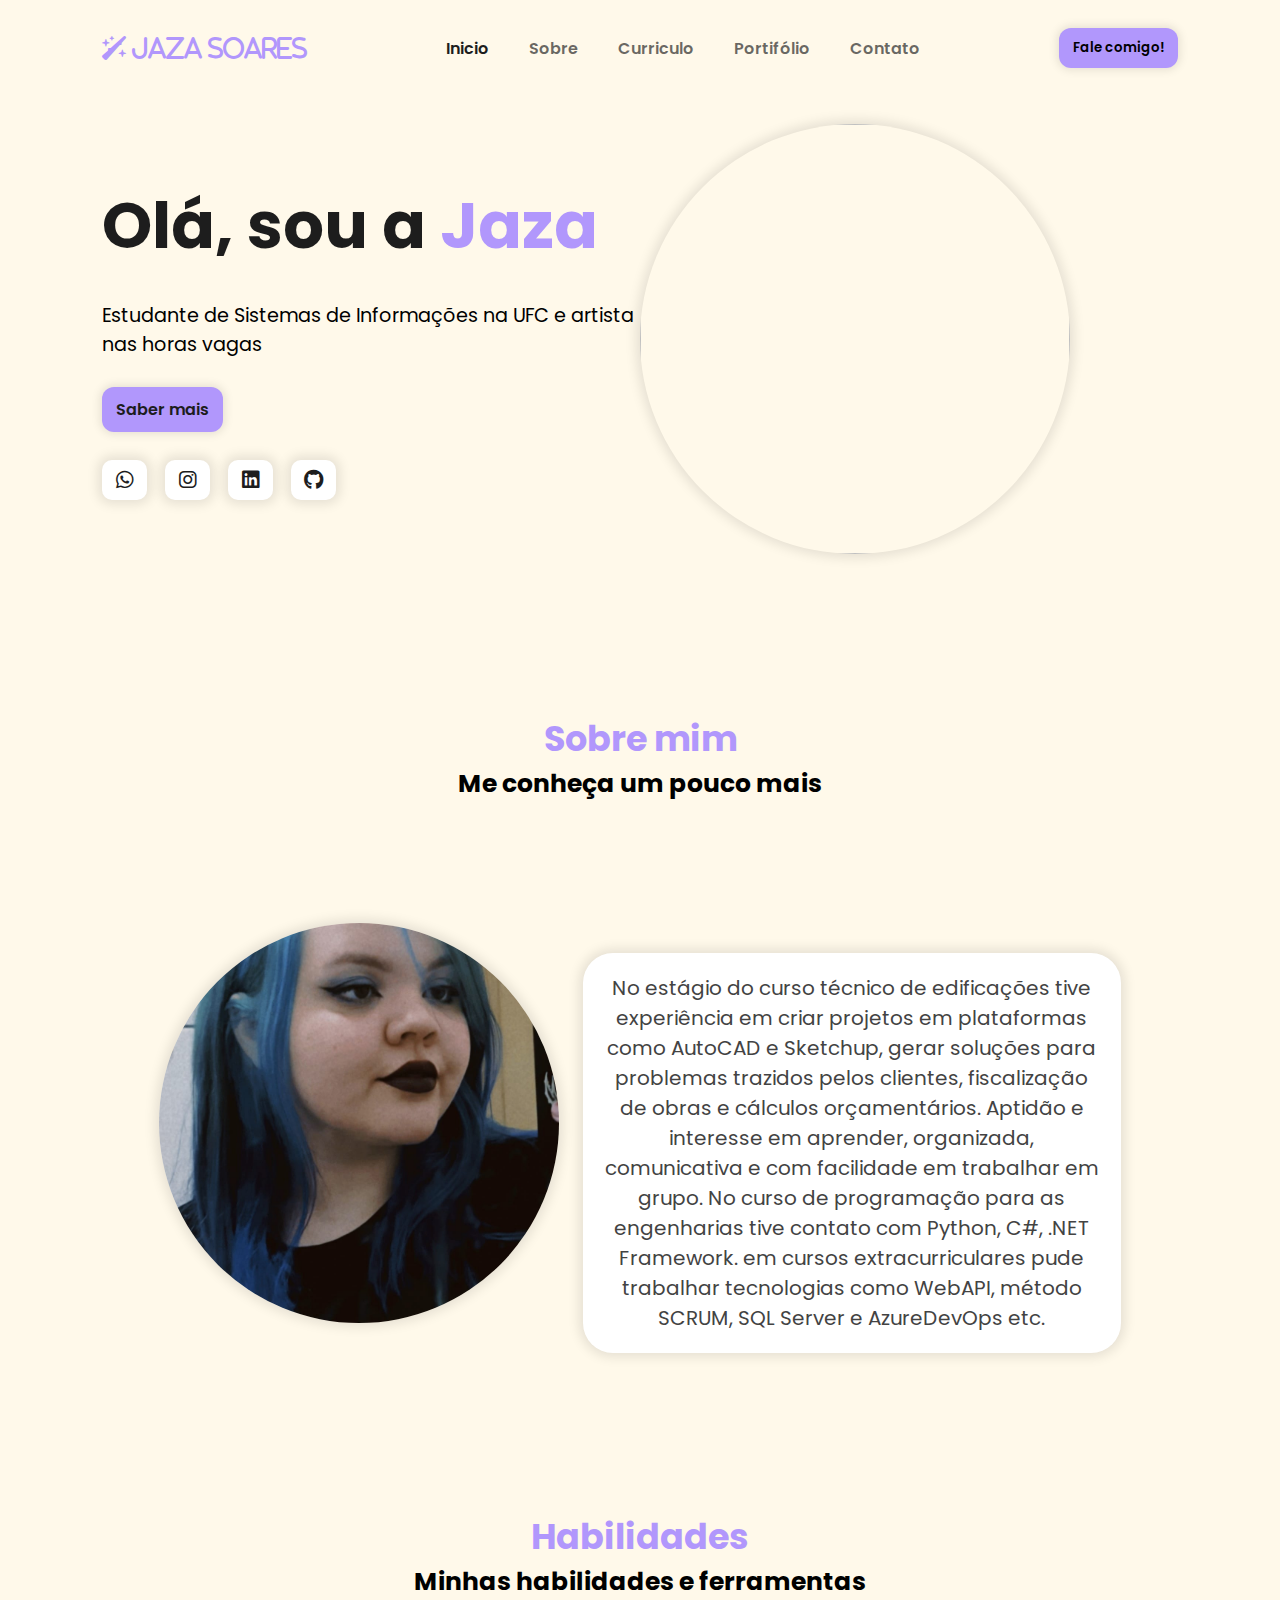
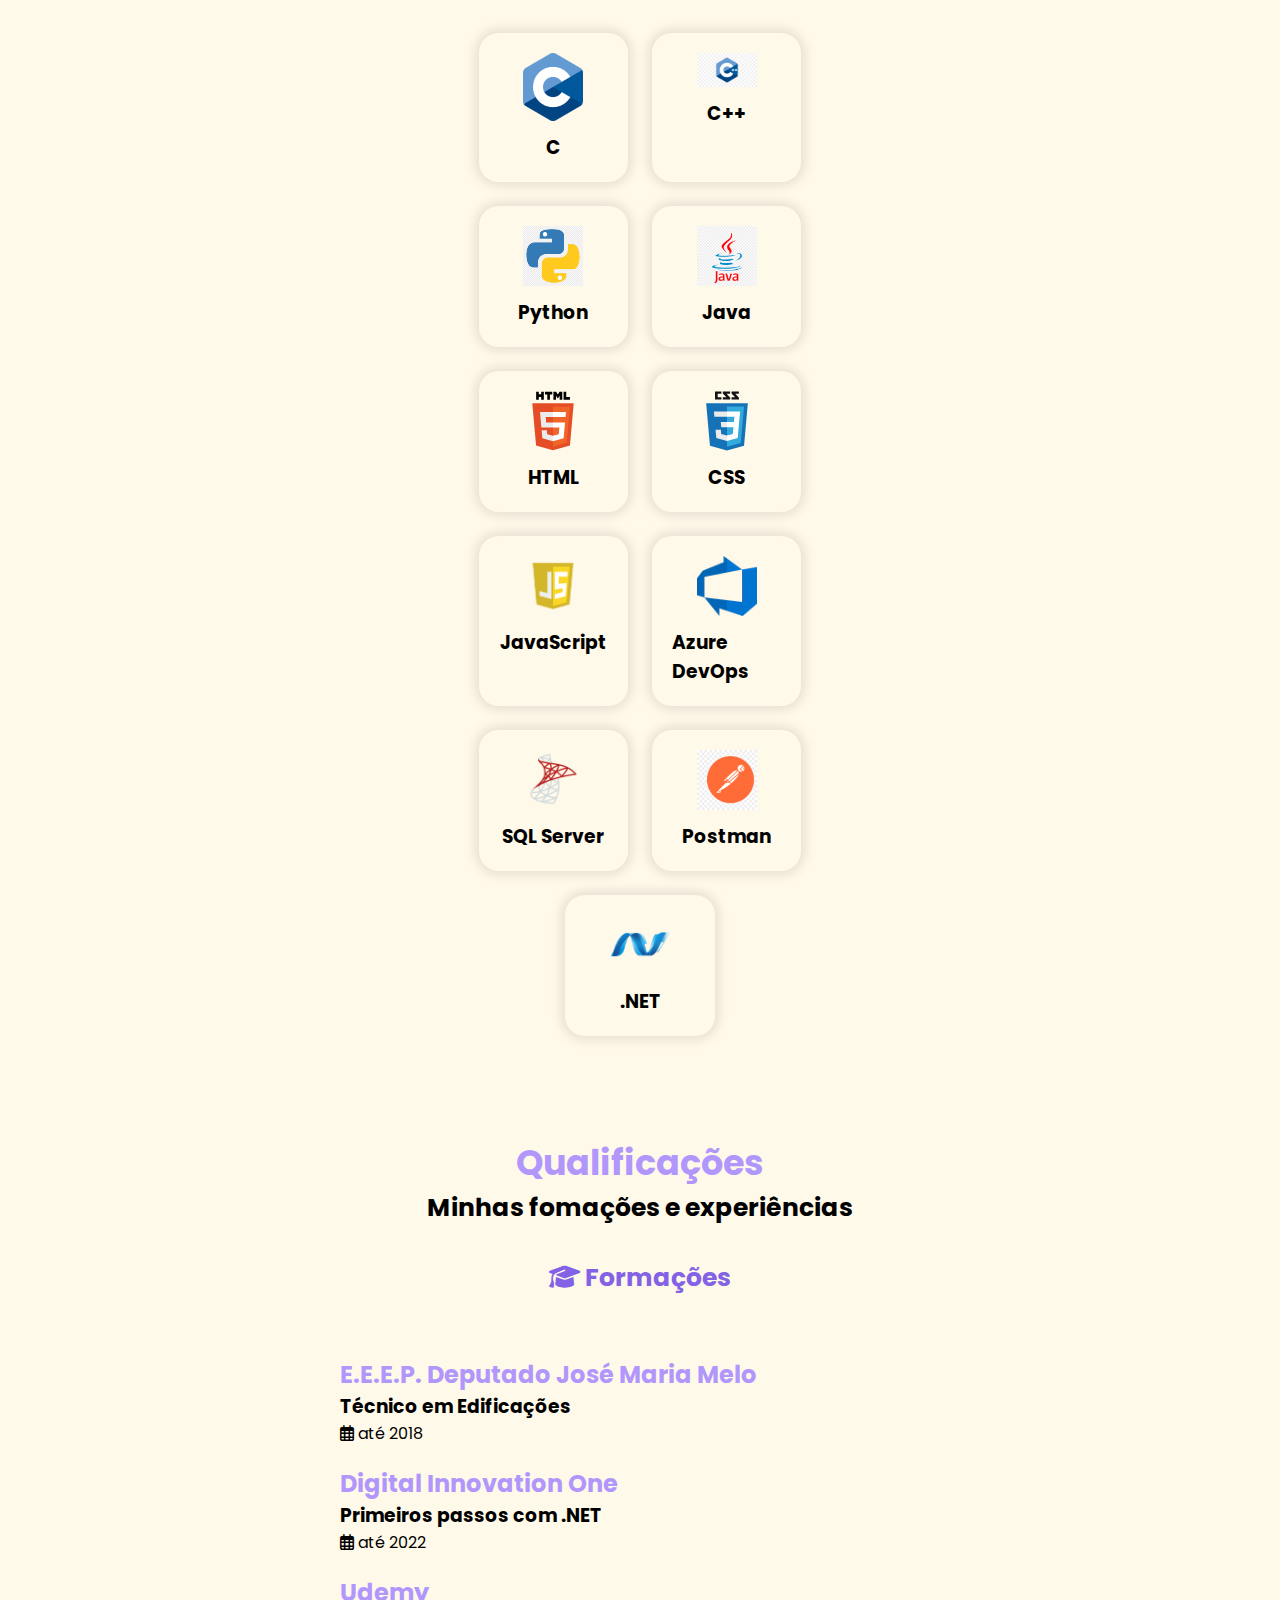
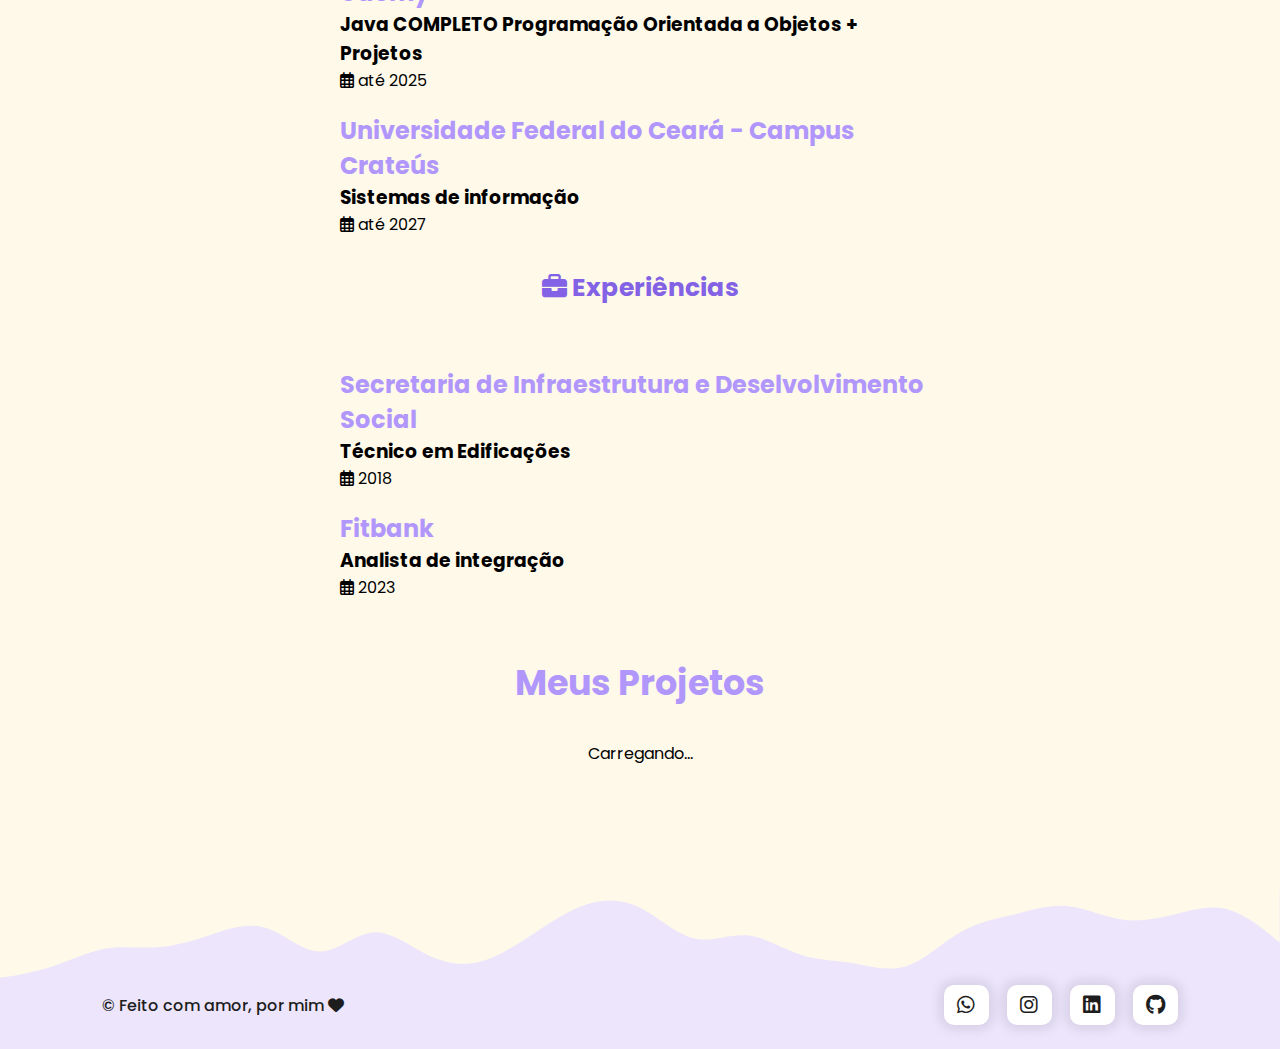
==== index.html @ f8dbc677 "Update index.html" ====
<!DOCTYPE html>
<html lang="pt-br">
<head>
    <meta charset="UTF-8">
    <meta name="viewport" content="width=device-width, initial-scale=1.0">
    <link rel="stylesheet" href="https://cdnjs.cloudflare.com/ajax/libs/font-awesome/6.7.2/css/all.min.css" integrity="sha512-Evv84Mr4kqVGRNSgIGL/F/aIDqQb7xQ2vcrdIwxfjThSH8CSR7PBEakCr51Ck+w+/U6swU2Im1vVX0SVk9ABhg==" crossorigin="anonymous" referrerpolicy="no-referrer" />
    <link rel="stylesheet" href="styles/style.css">
    <link rel="stylesheet" href="styles/header.css">
    <link rel="stylesheet" href="styles/home.css">
    <link rel="stylesheet" href="styles/sobre.css">
    <link rel="stylesheet" href="styles/curriculo.css">
    <link rel="stylesheet" href="styles/qualificações.css">
    <link rel="stylesheet" href="styles/projects.css">
    <link rel="stylesheet" href="styles/footer.css">
    <script src="https://cdnjs.cloudflare.com/ajax/libs/jquery/3.7.1/jquery.min.js" integrity="sha512-v2CJ7UaYy4JwqLDIrZUI/4hqeoQieOmAZNXBeQyjo21dadnwR+8ZaIJVT8EE2iyI61OV8e6M8PP2/4hpQINQ/g==" crossorigin="anonymous" referrerpolicy="no-referrer"></script>
    
    <title>Jaza Soares | Full-Stack Developer</title>
</head>

<body>
    <header>
        <nav id = "navbar">
            <i class="fa-solid fa-wand-sparkles" id="nav_logo"style="color: #B197FC;"> Jaza Soares</i>
            <ul id="nav_lista">
                <li class="nav-item active">
                    <a href="#home">Inicio</a>
                </li>
                <li class="nav-item">
                    <a href="#sobre">Sobre</a>
                </li>
                <li class="nav-item">
                    <a href="#curriculo">Curriculo</a>
                </li>
                <li class="nav-item">
                    <a href="#projects">Portifólio</a>
                </li>
                <li class="nav-item">
                    <a href="#contacts">Contato</a>
                </li>
                
            </ul>

            <button class="btn-default">
                Fale comigo!
            </button>

            <button id="mobile_btn">
                <i class="fa-solid fa-bars"></i>
            </button>
        </nav>
        <div id="mobile_menu">
            <ul id="mobile_nav_lista">
                <li class="nav-item active">
                    <a href="#home">Inicio</a>
                </li>
                <li class="nav-item">
                    <a href="#sobre">Sobre</a>
                </li>
                <li class="nav-item">
                    <a href="#curriculo">Curriculo</a>
                </li>
                <li class="nav-item">
                    <a href="#portifolio">Portifólio</a>
                </li>
                <li class="nav-item">
                    <a href="#contato">Contato</a>
                </li>
            </ul>

            <button class="btn-default">
                Fale comigo!
            </button>

        </div>
    </header> 

    <main id = "content">
        <section id="home">
            

            <div id="cta">
                <h1 class="title">
                    Olá, sou a 
                    <span>Jaza</span>
                </h1>

                <p class="description">
                    Estudante de Sistemas de Informações na UFC e artista nas horas vagas
                </p>

                <div id="cta_buttons">
                    <a href="#contacts" class="btn-default">
                        Saber mais
                    </a>

                </div>
                <div class="social_media_buttons">
                    <a href="">
                        <i class="fa-brands fa-whatsapp"></i>
                    </a>
                    <a href="">
                        <i class="fa-brands fa-instagram"></i>
                    </a>
                    <a href="">
                        <i class="fa-brands fa-linkedin"></i>
                    </a>
                    <a href="">
                        <i class="fa-brands fa-github"></i>
                    </a>
                </div>
            </div>

            <div id="banner">
                <img src="images/IMG_3376.jpg" alt="" width="500" height="500">
                
            </div>
        </section>

        <section id="sobre">
            <h2 class="section-title">Sobre mim</h2>
            <h3 class="section-subtitle"> Me conheça um pouco mais</h3>
           
            <div id="sobre-mim">
                <img class="banner2" src="images/fb5b28eb-c015-43cf-954b-85149985ef6a.jpg" class="eu" width="400" height="400">
                <p id="description">No estágio do curso técnico de edificações tive experiência em criar projetos em plataformas como AutoCAD e Sketchup, gerar soluções para problemas trazidos pelos clientes, fiscalização de obras e cálculos orçamentários. Aptidão e interesse em aprender, organizada, comunicativa e com facilidade em trabalhar em grupo. No curso de programação para as engenharias tive contato com Python, C#, .NET Framework. em cursos extracurriculares pude trabalhar tecnologias como WebAPI, método SCRUM, SQL Server e AzureDevOps etc.</p>
            </div>

        </section>

        <section id="curriculo">
            <h2 class="section-title">Habilidades</h2>
            <h3 class="section-subtitle">Minhas habilidades e ferramentas</h3>
            
            <div id="skills">
                <div id="skill">
                    <img class="img" src="images/C_Logo.png" alt="" width=60px>
                    <h3 class="skill-title">C</h3>                    
                </div>
                <div id="skill">
                    <img class="img" src="images/c-plus-plus.png" alt="" width=60px>
                    <h3 class="skill-title">C++</h3>                   
                </div>
                <div id="skill">
                    <img class="img" src="images/png-transparent-logo-python-logos-and-brands-icon.png" alt="" width=60px>
                    <h3 class="skill-title">Python</h3>                   
                </div>
                <div id="skill">
                    <img class="img" src="images/hd-java-logo-transparent-background-701751694771845zainlxmlfo.png" alt="" width=60px>
                    <h3 class="skill-title">Java</h3>                   
                </div>
                <div id="skill">
                    <img class="img" src="images/html5.svg" alt="" width=60px>
                    <h3 class="skill-title">HTML</h3>                    
                </div>
                <div id="skill">
                    <img class="img" src="images/css3.svg" alt="" width=60px>
                    <h3 class="skill-title">CSS</h3>                   
                </div>
                <div id="skill">
                    <img class="img" src="images/javascript-logo-javascript-icon-transparent-free-png.webp" alt="" width=60px>
                    <h3 class="skill-title">JavaScript</h3>                    
                </div>
                <div id="skill">
                    <img class="img" src="images/3029870.webp" alt="" width=60px>
                    <h3 class="skill-title">Azure DevOps</h3>                   
                </div>
                <div id="skill">
                    <img class="img" src="images/download.png" alt="" width=60px>
                    <h3 class="skill-title">SQL Server</h3>                  
                </div>
                <div id="skill">
                    <img class="img" src="images/png-transparent-postman-hd-logo-thumbnail.png" alt="" width=60px>
                    <h3 class="skill-title">Postman</h3>                    
                </div>
                <div id="skill">
                    <img class="img" src="images/dotnet_logo_icon_170223.webp" alt="" width=60px>
                    <h3 class="skill-title">.NET</h3>                   
                </div>
                
            </div>

            <h2 class="section-title">Qualificações</h2>
            <h3 class="section-subtitle">Minhas fomações e experiências</h3>
           
            <h2 class="div-title">
                <span>
                    <i class="fa-solid fa-graduation-cap"></i>
                </span>
                Formações</h2> 
            <div id="formacoes">
                             
                <ul>
                    <li id="formacao">
                        <h2 class="formacao-local">E.E.E.P. Deputado José Maria Melo</h2>
                        <h3 class="formacao-cargo">Técnico em Edificações</h3>
                        <p class="formacao-ano">
                            <span>
                                <i class="fa-regular fa-calendar-days"></i>
                            </span>
                            até 2018
                        </p>
                    </li>

                    <li id="formacao">
                        <h2 class="formacao-local">Digital Innovation One</h2>
                        <h3 class="formacao-title">Primeiros passos com .NET</h3>
                        <p class="ano">
                            <span>
                                <i class="fa-regular fa-calendar-days"></i>
                            </span>
                            até 2022</p>
                    </li>

                    <li id="formacao">
                        <h2 class="formacao-local">Udemy</h2>
                        <h3 class="formacao-title">Java COMPLETO Programação Orientada a Objetos + Projetos</h3>
                        <p class="ano">
                            <span>
                                <i class="fa-regular fa-calendar-days"></i>
                            </span>
                            até 2025</p>
                    </li>

                    <li id="formacao">
                        <h2 class="formacao-local">Universidade Federal do Ceará - Campus Crateús</h2>
                        <h3 class="formacao-title">Sistemas de informação
                        </h3>
                        <p class="ano">
                            <span>
                                <i class="fa-regular fa-calendar-days"></i>
                            </span>
                            até 2027</p>
                    </li>
                </ul>
            </div>
            <h2 class="div-title">
                <span>
                    <i class="fa-solid fa-briefcase"></i>
                </span>
                Experiências</h2>
            <div id="formacoes">
                <ul>
                    
                    <ul>
                    <li id="formacao">
                        <h2 class="formacao-local">Secretaria de Infraestrutura e Deselvolvimento Social</h2>
                        <h3 class="formacao-cargo">Técnico em Edificações</h3>
                        <p class="formacao-ano">
                            <span>
                                <i class="fa-regular fa-calendar-days"></i>
                            </span>
                            2018</p>
                    </li>

                    <li id="formacao">
                        <h2 class="formacao-local">Fitbank</h2>
                        <h3 class="formacao-title">Analista de integração
                        </h3>
                        <p class="ano">
                            <span>
                                <i class="fa-regular fa-calendar-days"></i>
                            </span>
                            2023</p>
                    </li>
                </ul>
            </div>
                
        </section>


        <section id="projects">
                <h2 class="section-title">Meus Projetos</h2>
                <p id="loading">Carregando...</p>
                <div id="list-projects"></div>
        </section>
        
    </main>

    <footer>
        <img src="/images/wave.svg">

        <div id="footer_items">
            <span id="copyrigth">
                &copy Feito com amor, por mim 
                <i class="fa-solid fa-heart"></i>
            </span>
            <div class="social_media_buttons">
                <a href="">
                    <i class="fa-brands fa-whatsapp"></i>
                </a>
                <a href="https://www.instagram.com/jaza.soares/" title="instagram" target="_blank">
                    <i class="fa-brands fa-instagram"></i>
                </a>
                <a href="https://www.linkedin.com/in/jaza-soares/" title="linkedin" target="_blank">
                    <i class="fa-brands fa-linkedin"></i>
                </a>
                <a href="https://www.linkedin.com/in/jaza-soares/" title="github" target="_blank">
                    <i class="fa-brands fa-github"></i>
                </a>
            </div>
        </div>

    </footer>
    <script src="script.js"></script>
    <script src="repositorioGit.js"></script>
</body>

</html>
---- styles/style.css ----
@import url('https://fonts.googleapis.com/css2?family=Merriweather:ital,wght@0,300;0,400;0,700;0,900;1,300;1,400;1,700;1,900&family=Poppins:ital,wght@0,100;0,200;0,300;0,400;0,500;0,600;0,700;0,800;0,900;1,100;1,200;1,300;1,400;1,500;1,600;1,700;1,800;1,900&family=Sour+Gummy:ital,wght@0,100..900;1,100..900&display=swap');

*{
    font-family: 'Poppins', sans-serif;
    margin: 0;
    padding: 0;
    box-sizing: border-box;   
}

body{
    background-color: #fff9ea ;

}

section{
    padding: 28px 8%;   
}

.btn-default{
    border: none;
    display: flex;
    align-items: center;
    justify-content: center;
    background-color: #B197FC;
    border-radius: 12px;
    padding: 10px 14px;
    font-weight: 600;
    box-shadow: 0px 0px 10px 2px rgba(0, 0, 0, 0.1);
    cursor: pointer;
    transition: background-color .3s ease;
}

.btn-default:hover{
background-color: #c5b2f9 ;
}

.social_media_buttons{
    display: flex;
    gap: 18px;
}

.social_media_buttons a{
    display: flex;
    align-items: center;
    justify-content: center;
    width: 45px;
    height: 40px;
    background-color: #fff;
    font-size: 1.25rem;
    border-radius: 10px;
    text-decoration: none;
    color: #1d1d1d;
    box-shadow: 0px 0px 12px 4px rgba(0, 0, 0, 0.1);
    transition: box-shadow .3s ease;
}

.social_media_buttons a:hover{
    box-shadow: 0px 0px 12px 8px rgba(0, 0, 0, 0.1);
}

.section-title{
    color: #B197FC;
    font-size: 2.1875rem;
}

.section-subtitle{
    font-size: 1.563rem;
}

.div-title{
    color: #8362e5;
    font-size: 1.563rem;
    margin-top: 32px;
}
---- styles/header.css ----
header{
    width: 100%;
    padding: 28px 8%;   
    position: sticky;
    top: 0;
    background-color: #fff9ea ;
    z-index: 3;
}

#navbar{
    width: 100%;
    display: flex;
    align-items: center;
    justify-content: space-between;
}

#nav_logo{
    font-size: 24px;
    color: #B197FC;
}

#nav_lista{
    display: flex;
    list-style: none;
    gap: 40px;
}

.nav-item a {
    text-decoration: none;
    color: #1d1d1dad;
    font-weight: 600;
}

.nav-item.active a{
    color: #1d1d1d;
    border-bottom: #6b52b8;
}

#mobile_btn{
    display: none;
}

#mobile_menu{
    display: none;
}

@media screen and (max-width: 1170px){
    #nav_lista,
    #navbar .btn-default{
        display: none;
    }
    
    #mobile_btn{
        display: block;
        border: none;
        background-color: transparent;
        font-size: 1.5rem;
        cursor: pointer;
    }

    #mobile_menu.active{
        display: flex;
        flex-direction: column;
        align-items: center;
    }

    #mobile_nav_lista{
        display: flex;
        flex-direction: column;
        gap: 12px;
        margin: 12px 0px;
        list-style: none;
    }

    #mobile_nav_lista .nav_item{
        list-style: none;
        text-align: center;
    }
}
---- styles/home.css ----
#home{
    display: flex ;
    min-height: (calc(100vh-92.8px));
    position: relative;
}

#cta{
    width: 50%;
    display: flex;
    flex-direction: column;
    gap: 28px;
    margin-top: 5%;
}

#cta .title{
    font-size: 4rem;
    color: #1d1d1d
}

#cta .title span{
    color: #B197FC;
}

#cta .description{
    font-size: 1.2rem;
}

#cta_buttons{
    display: flex;
    gap: 24px;
}

#cta_buttons a{
    text-decoration: none;
    color: #1d1d1d;
}

#banner{
    display: flex;
    align-items: start;
    justify-content: end;
    width: 40%;
    z-index: 2;
}

#banner img{
    height: 100%;
    width: 100%;
    border-radius: 1000px;
    box-shadow:none;
    object-fit: contain;
    box-shadow: 0px 0px 12px 4px rgba(0, 0, 0, 0.1);

}

@media screen and (max-width: 1170px){
    #home{
        min-height: 100%;
        padding-top: 0px;

    }

    #banner,
    #banner img,
    #home .shape{
        display: none;
    }

    #cta{
        width: 100%;
        align-items: center;
        text-align: center;
    }
}
---- styles/sobre.css ----
#sobre{
    display: flex;
    flex-direction: column;
    align-items: center;
    justify-content: center;
    min-height: 100vh;
}

#sobre-mim{
    width: 100%;
    display: flex;
    justify-content: center;
    gap: 24px;
    margin-top: 50px;

}

#sobre-mim .banner2{
    display: flex;
    margin-top: 70px;   
    box-shadow: 0px 0px 12px 4px rgba(0, 0, 0, 0.1);
    position: relative;
    border-radius: 200px;
}

#description{
    color: #434343;
    text-align: center;
    font-size: 1.25rem;
    display: flex;
    margin-top: 100px;
    gap: 18px;
    width: 50%;
    padding: 20px;
    background-color: #ffffff;
    box-shadow: 0px 0px 12px 4px rgba(0, 0, 0, 0.1);
    position: relative;
    border-radius: 30px;
}

@media screen and (max-width: 1170px){
    #sobre-mim .banner2{
        display: none;
    }

    #description{
        text-align: center;
        display: flex;
    }

}
---- styles/curriculo.css ----
#curriculo{
    display: flex;
    flex-direction: column;
    align-items: center;
    justify-content: center;
    min-height: 100vh;
}

#skills{
    width: 30%;
    height: 20%;
    display: flex;
    justify-content: center;
    gap: 24px;
    margin-top: 32px;
    margin-bottom: 100px;
}

#skill{
    display: flex;
    flex-direction: column;
    align-items: center;
    border-radius: 20px;
    gap: 12px;
    width: 25%;
    padding: 20px;
    box-shadow: 0px 0px 12px 4px rgba(0, 0, 0, 0.1);
}

@media screen and (max-width: 1700px){
    #skills{
        flex-wrap: wrap;
        justify-content: center;
    }

    #skill{
        width: calc(50% - 12px);
    }

}
---- styles/qualificações.css ----
#qualificacoes{
    display: flex;
    flex-direction: column;
    align-items: center;
    justify-content: center;
    min-height: 40vh;
}

#formacoes{
    width: 600px;
    display: flex;
    justify-content: center;
    gap: 24px;
    margin-top: 40px;
}

#formacao{
    list-style: none;
}

#formacao .formacao-local{
    color: #B197FC;
    margin-top: 20px;
}
---- styles/projects.css ----
#projects{
    display: flex;
    flex-direction: column;
    align-items: center;
    justify-content: center;
    gap: 2rem;
}

#list-projects{
    display: flex;
    gap: 2rem;
    flex-wrap: wrap;
    padding: 2rem;
    justify-content: center;
    align-items: center;
}

#list-projects a{
    text-decoration: none;
    color: #1d1d1d ;
}

#list-projects a:hover{
    color: #B197FC;
    transition: .4s;
    cursor: pointer;
}
---- styles/footer.css ----
footer{
    background-color: #ece5fc;
}

#footer_items{
    display: flex;
    justify-content: space-between;
    padding: 0px 8% 24px 8%;
    align-items: center;
}

#copyrigth{
    color: #1d1d1d;
    font-weight: 500;
}
#cta_buttons a{
    text-decoration: none;
    color: #1d1d1d;
}

@media screen and (max-width: 600px){
    #footer_items{
        flex-direction: column;
        gap: 20px;
    }
}
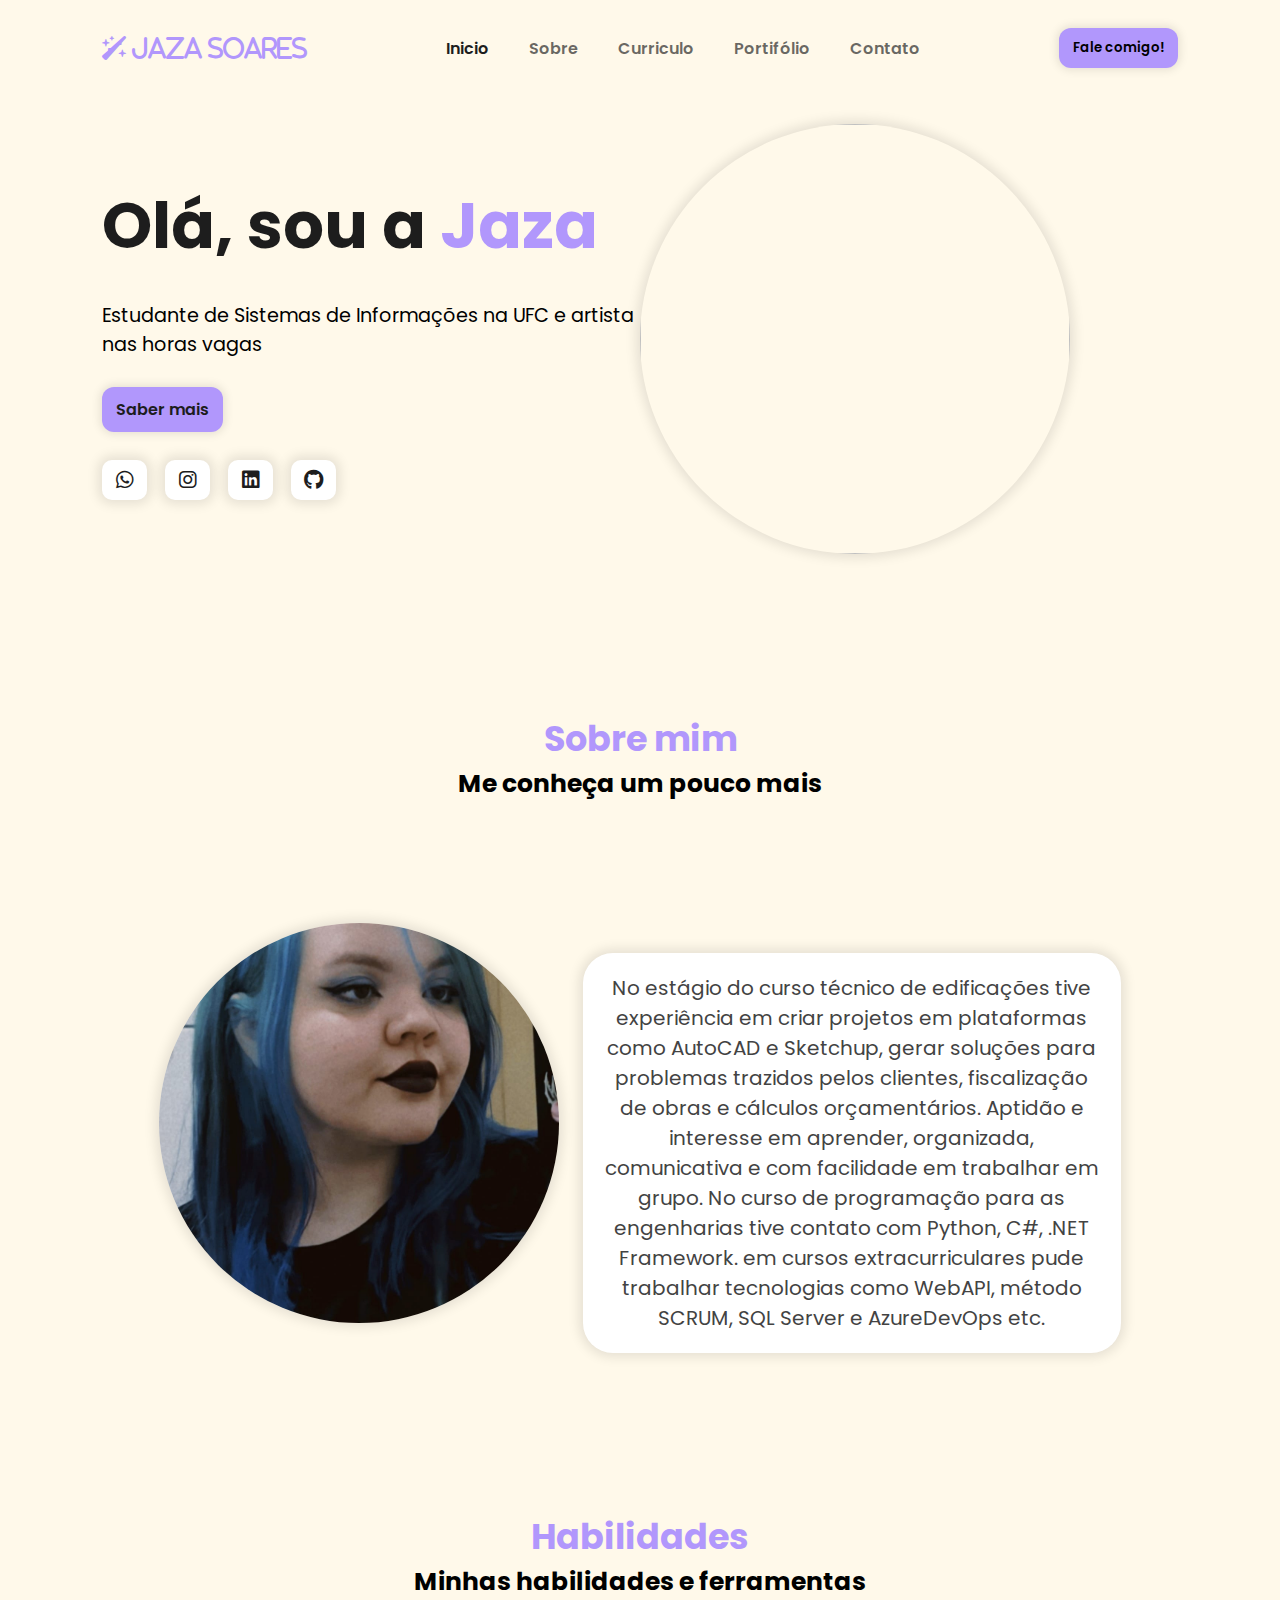
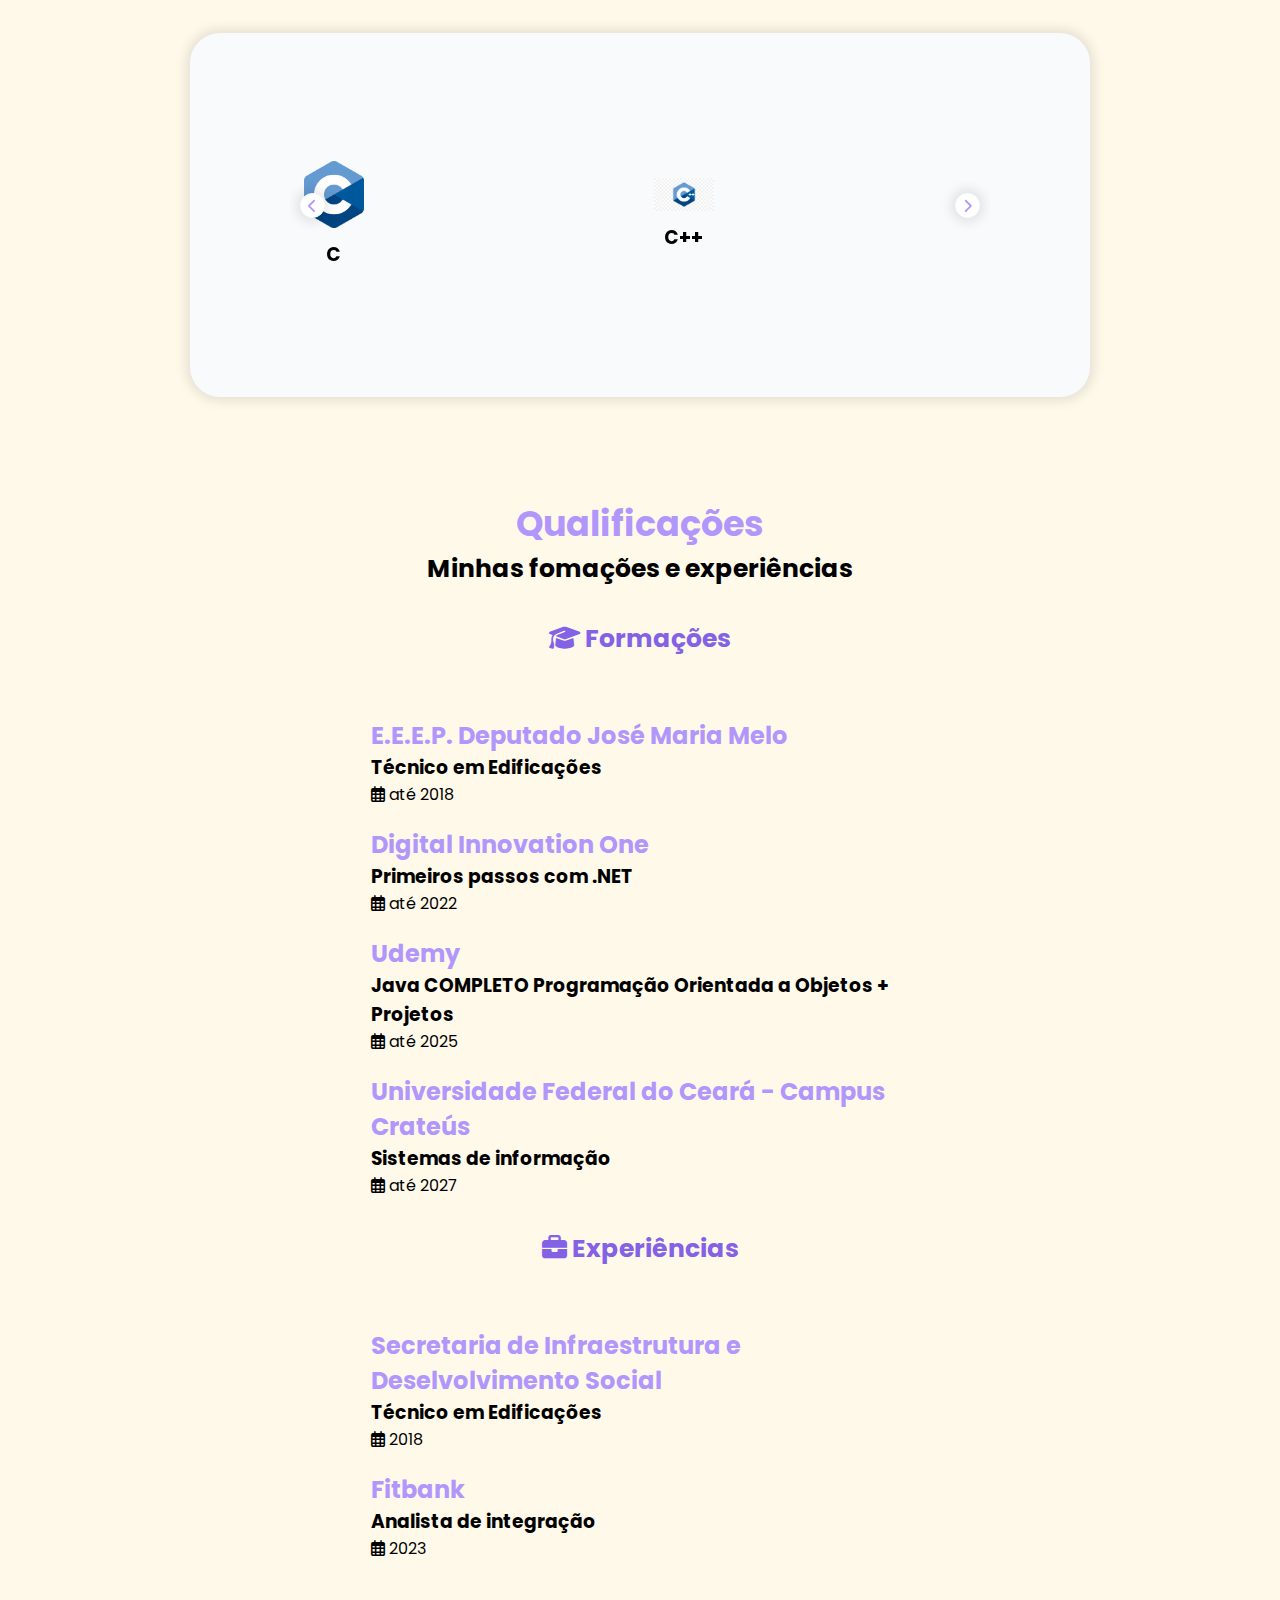
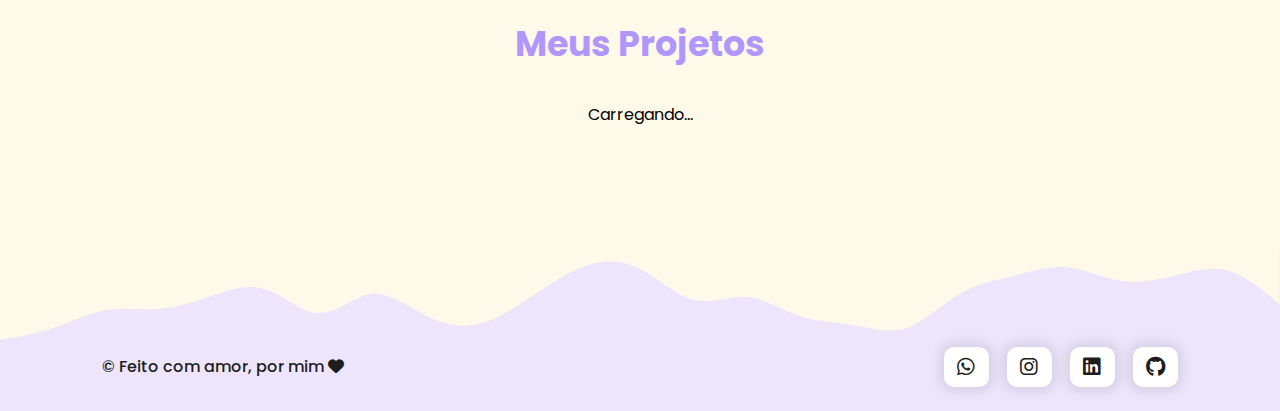
==== commit 9cc1b942: "Atualização carrossel de habilidades" ====
--- a/index.html
+++ b/index.html
@@ -4,6 +4,7 @@
     <meta charset="UTF-8">
     <meta name="viewport" content="width=device-width, initial-scale=1.0">
     <link rel="stylesheet" href="https://cdnjs.cloudflare.com/ajax/libs/font-awesome/6.7.2/css/all.min.css" integrity="sha512-Evv84Mr4kqVGRNSgIGL/F/aIDqQb7xQ2vcrdIwxfjThSH8CSR7PBEakCr51Ck+w+/U6swU2Im1vVX0SVk9ABhg==" crossorigin="anonymous" referrerpolicy="no-referrer" />
+    <link rel="stylesheet" href="https://cdn.jsdelivr.net/npm/swiper@11/swiper-bundle.min.css"/>
     <link rel="stylesheet" href="styles/style.css">
     <link rel="stylesheet" href="styles/header.css">
     <link rel="stylesheet" href="styles/home.css">
@@ -132,51 +133,85 @@
             <h3 class="section-subtitle">Minhas habilidades e ferramentas</h3>
             
             <div id="skills">
-                <div id="skill">
-                    <img class="img" src="images/C_Logo.png" alt="" width=60px>
-                    <h3 class="skill-title">C</h3>                    
+               <div class="swiper">
+                    <div class="swiper-wrapper">
+
+                    <div class="swiper-slide">
+                        <div id="skill">
+                            <img class="img" src="images/C_Logo.png" alt="" width=60px>
+                            <h3 class="skill-title">C</h3>                    
+                        </div>
+                    </div>
+                    <div class="swiper-slide">
+                        <div id="skill">
+                            <img class="img" src="images/c-plus-plus.png" alt="" width=60px>
+                            <h3 class="skill-title">C++</h3>
+                        </div>  
+                    </div>
+                    <div class="swiper-slide">
+                        <div id="skill">
+                            <img class="img" src="images/png-transparent-logo-python-logos-and-brands-icon.png" alt="" width=60px>
+                            <h3 class="skill-title">Python</h3>  
+                        </div>
+                    </div>
+                    <div class="swiper-slide">
+                        <div id="skill">
+                            <img class="img" src="images/hd-java-logo-transparent-background-701751694771845zainlxmlfo.png" alt="" width=60px>
+                            <h3 class="skill-title">Java</h3> 
+                        </div>  
+                    </div>
+                    <div class="swiper-slide">
+                        <div id="skill">
+                            <img class="img" src="images/html5.svg" alt="" width=60px>
+                            <h3 class="skill-title">HTML</h3>                    
+                        </div>
+                    </div>
+                    <div class="swiper-slide">
+                        <div id="skill">
+                            <img class="img" src="images/css3.svg" alt="" width=60px>
+                            <h3 class="skill-title">CSS</h3>                   
+                        </div>
+                    </div>
+                    <div class="swiper-slide">
+                        <div id="skill">
+                            <img class="img" src="images/javascript-logo-javascript-icon-transparent-free-png.webp" alt="" width=60px>
+                            <h3 class="skill-title">JavaScript</h3>                    
+                        </div>    
+                    </div>
+                    <div class="swiper-slide">
+                        <div id="skill">
+                            <img class="img" src="images/3029870.webp" alt="" width=60px>
+                            <h3 class="skill-title">Azure DevOps</h3>                   
+                        </div>
+                    </div>
+                    <div class="swiper-slide">
+                        <div id="skill">
+                            <img class="img" src="images/download.png" alt="" width=60px>
+                            <h3 class="skill-title">SQL Server</h3>                  
+                        </div>
+                    </div>
+                    <div class="swiper-slide">
+                        <div id="skill">
+                            <img class="img" src="images/png-transparent-postman-hd-logo-thumbnail.png" alt="" width=60px>
+                            <h3 class="skill-title">Postman</h3>                    
+                        </div>
+                    </div>
+                    <div class="swiper-slide">
+                        <div id="skill">
+                            <img class="img" src="images/dotnet_logo_icon_170223.webp" alt="" width=60px>
+                            <h3 class="skill-title">.NET</h3>                   
+                        </div>
+                    </div>
+                
+                    </div>
+                    <div class="swiper-pagination"></div>
+                
+                    <div class="swiper-button-prev"></div>
+                    <div class="swiper-button-next"></div>
+                
                 </div>
-                <div id="skill">
-                    <img class="img" src="images/c-plus-plus.png" alt="" width=60px>
-                    <h3 class="skill-title">C++</h3>                   
-                </div>
-                <div id="skill">
-                    <img class="img" src="images/png-transparent-logo-python-logos-and-brands-icon.png" alt="" width=60px>
-                    <h3 class="skill-title">Python</h3>                   
-                </div>
-                <div id="skill">
-                    <img class="img" src="images/hd-java-logo-transparent-background-701751694771845zainlxmlfo.png" alt="" width=60px>
-                    <h3 class="skill-title">Java</h3>                   
-                </div>
-                <div id="skill">
-                    <img class="img" src="images/html5.svg" alt="" width=60px>
-                    <h3 class="skill-title">HTML</h3>                    
-                </div>
-                <div id="skill">
-                    <img class="img" src="images/css3.svg" alt="" width=60px>
-                    <h3 class="skill-title">CSS</h3>                   
-                </div>
-                <div id="skill">
-                    <img class="img" src="images/javascript-logo-javascript-icon-transparent-free-png.webp" alt="" width=60px>
-                    <h3 class="skill-title">JavaScript</h3>                    
-                </div>
-                <div id="skill">
-                    <img class="img" src="images/3029870.webp" alt="" width=60px>
-                    <h3 class="skill-title">Azure DevOps</h3>                   
-                </div>
-                <div id="skill">
-                    <img class="img" src="images/download.png" alt="" width=60px>
-                    <h3 class="skill-title">SQL Server</h3>                  
-                </div>
-                <div id="skill">
-                    <img class="img" src="images/png-transparent-postman-hd-logo-thumbnail.png" alt="" width=60px>
-                    <h3 class="skill-title">Postman</h3>                    
-                </div>
-                <div id="skill">
-                    <img class="img" src="images/dotnet_logo_icon_170223.webp" alt="" width=60px>
-                    <h3 class="skill-title">.NET</h3>                   
-                </div>
-                
+
+                      
             </div>
 
             <h2 class="section-title">Qualificações</h2>
@@ -237,7 +272,8 @@
                 <span>
                     <i class="fa-solid fa-briefcase"></i>
                 </span>
-                Experiências</h2>
+                Experiências
+            </h2>
             <div id="formacoes">
                 <ul>
                     
@@ -277,7 +313,7 @@
     </main>
 
     <footer>
-        <img src="/images/wave.svg">
+        <img src="images/wave.svg">
 
         <div id="footer_items">
             <span id="copyrigth">
@@ -301,8 +337,9 @@
         </div>
 
     </footer>
+    <script src="https://cdn.jsdelivr.net/npm/swiper@11/swiper-bundle.min.js"></script>
     <script src="script.js"></script>
     <script src="repositorioGit.js"></script>
 </body>
 
-</html>
+</html>--- a/styles/style.css
+++ b/styles/style.css
@@ -61,10 +61,12 @@
 .section-title{
     color: #B197FC;
     font-size: 2.1875rem;
+    text-align: center;
 }
 
 .section-subtitle{
     font-size: 1.563rem;
+    text-align: center;
 }
 
 .div-title{
--- a/styles/sobre.css
+++ b/styles/sobre.css
@@ -46,6 +46,8 @@
     #description{
         text-align: center;
         display: flex;
+        width: 100%;
+        align-items: center;
     }
 
 }
--- a/styles/curriculo.css
+++ b/styles/curriculo.css
@@ -7,34 +7,95 @@
 }
 
 #skills{
-    width: 30%;
-    height: 20%;
+    min-width: 100vh;
+    background-color: #f9fafb;
     display: flex;
+    align-items: center;
     justify-content: center;
-    gap: 24px;
+    flex-direction: column;
     margin-top: 32px;
     margin-bottom: 100px;
+    gap: 50px;
+    padding: 32px 8%;
+    box-shadow: 0px 0px 12px 4px rgba(0, 0, 0, 0.1);
+    border-radius: 30px;
 }
 
 #skill{
     display: flex;
     flex-direction: column;
     align-items: center;
-    border-radius: 20px;
     gap: 12px;
     width: 25%;
     padding: 20px;
+}
+
+.skill-title{
+    align-items: center;
+    text-align: center;
+}
+
+.swiper {
+    width: 700px;
+    height: 300px;
+    
+}
+
+.swiper-slide{
+    width: 50%;
+    display: flex;
+    flex-direction: column;
+    gap: 18px;
+    justify-content: center;  
+}
+
+.swiper-button-prev,
+.swiper-button-next{
+    background-color: #fff;
+    width: 25px;
+    height: 25px;
+    color: #B197FC;
+    border: 1px solid #f9fafb;
+    border-radius: 100%;
     box-shadow: 0px 0px 12px 4px rgba(0, 0, 0, 0.1);
 }
 
-@media screen and (max-width: 1700px){
+.swiper-button-prev::after{
+    content: '\f053';
+    font-family: 'Font Awesome 5 free';
+    font-weight: 900;
+    font-size: 14px;
+}
+
+.swiper-button-next::after{
+    content: '\f054';
+    font-family: 'Font Awesome 5 free';
+    font-weight: 900;
+    font-size: 14px;
+}
+
+
+
+@media screen and (max-width: 1170px){
     #skills{
-        flex-wrap: wrap;
-        justify-content: center;
+        flex-wrap:wrap;
+        justify-content: center; 
     }
 
     #skill{
         width: calc(50% - 12px);
+        box-shadow: none;
+
+    }
+
+    .skill-title{
+        font-size: 0.75rem;
+    }
+
+    .swiper {
+        width: 300px;
+        height: 329px;
+
     }
 
 }--- a/styles/qualificações.css
+++ b/styles/qualificações.css
@@ -7,7 +7,7 @@
 }
 
 #formacoes{
-    width: 600px;
+    width: 50%;
     display: flex;
     justify-content: center;
     gap: 24px;
@@ -23,3 +23,10 @@
     margin-top: 20px;
 }
 
+@media screen and (max-width: 1170px){
+    formacoes{
+        flex-wrap:wrap;
+        justify-content: center; 
+    }
+    
+}
--- a/styles/projects.css
+++ b/styles/projects.css
@@ -24,4 +24,5 @@
     color: #B197FC;
     transition: .4s;
     cursor: pointer;
+
 }--- a/styles/footer.css
+++ b/styles/footer.css
@@ -13,10 +13,7 @@
     color: #1d1d1d;
     font-weight: 500;
 }
-#cta_buttons a{
-    text-decoration: none;
-    color: #1d1d1d;
-}
+
 
 @media screen and (max-width: 600px){
     #footer_items{
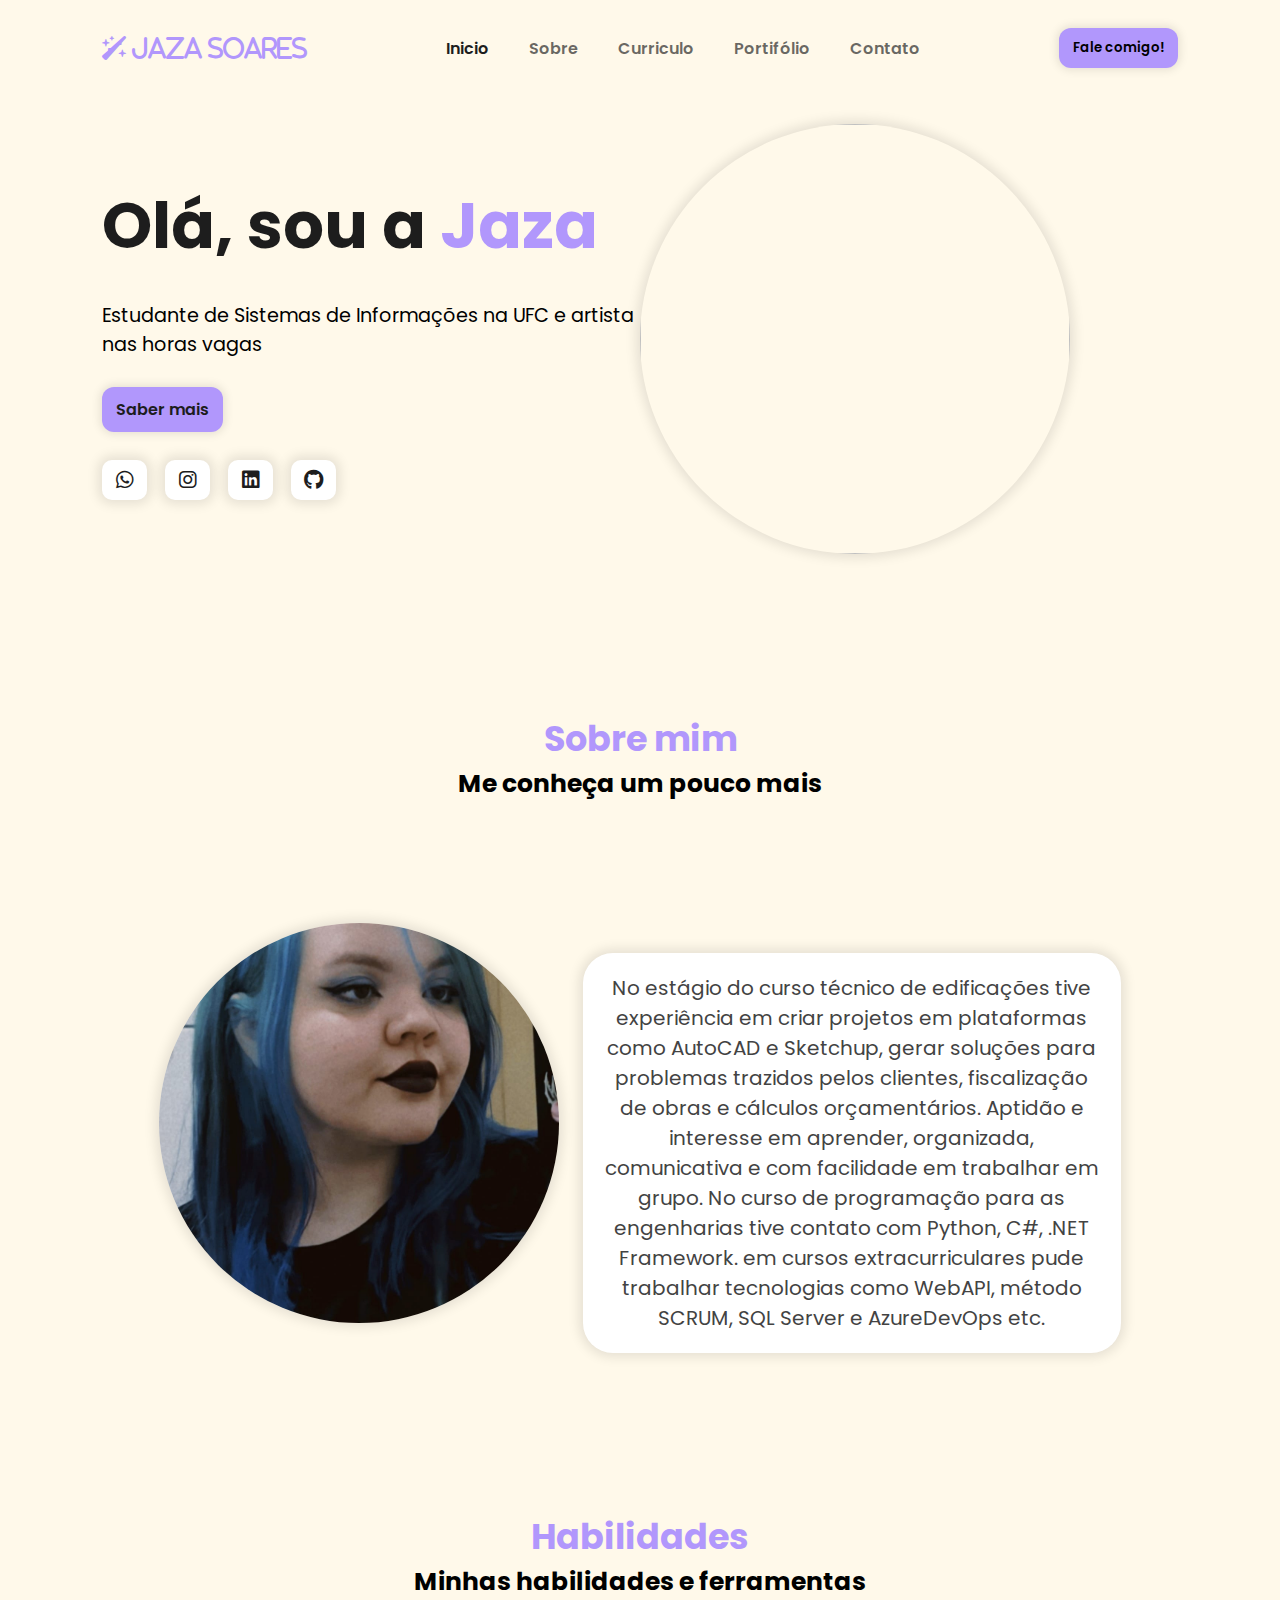
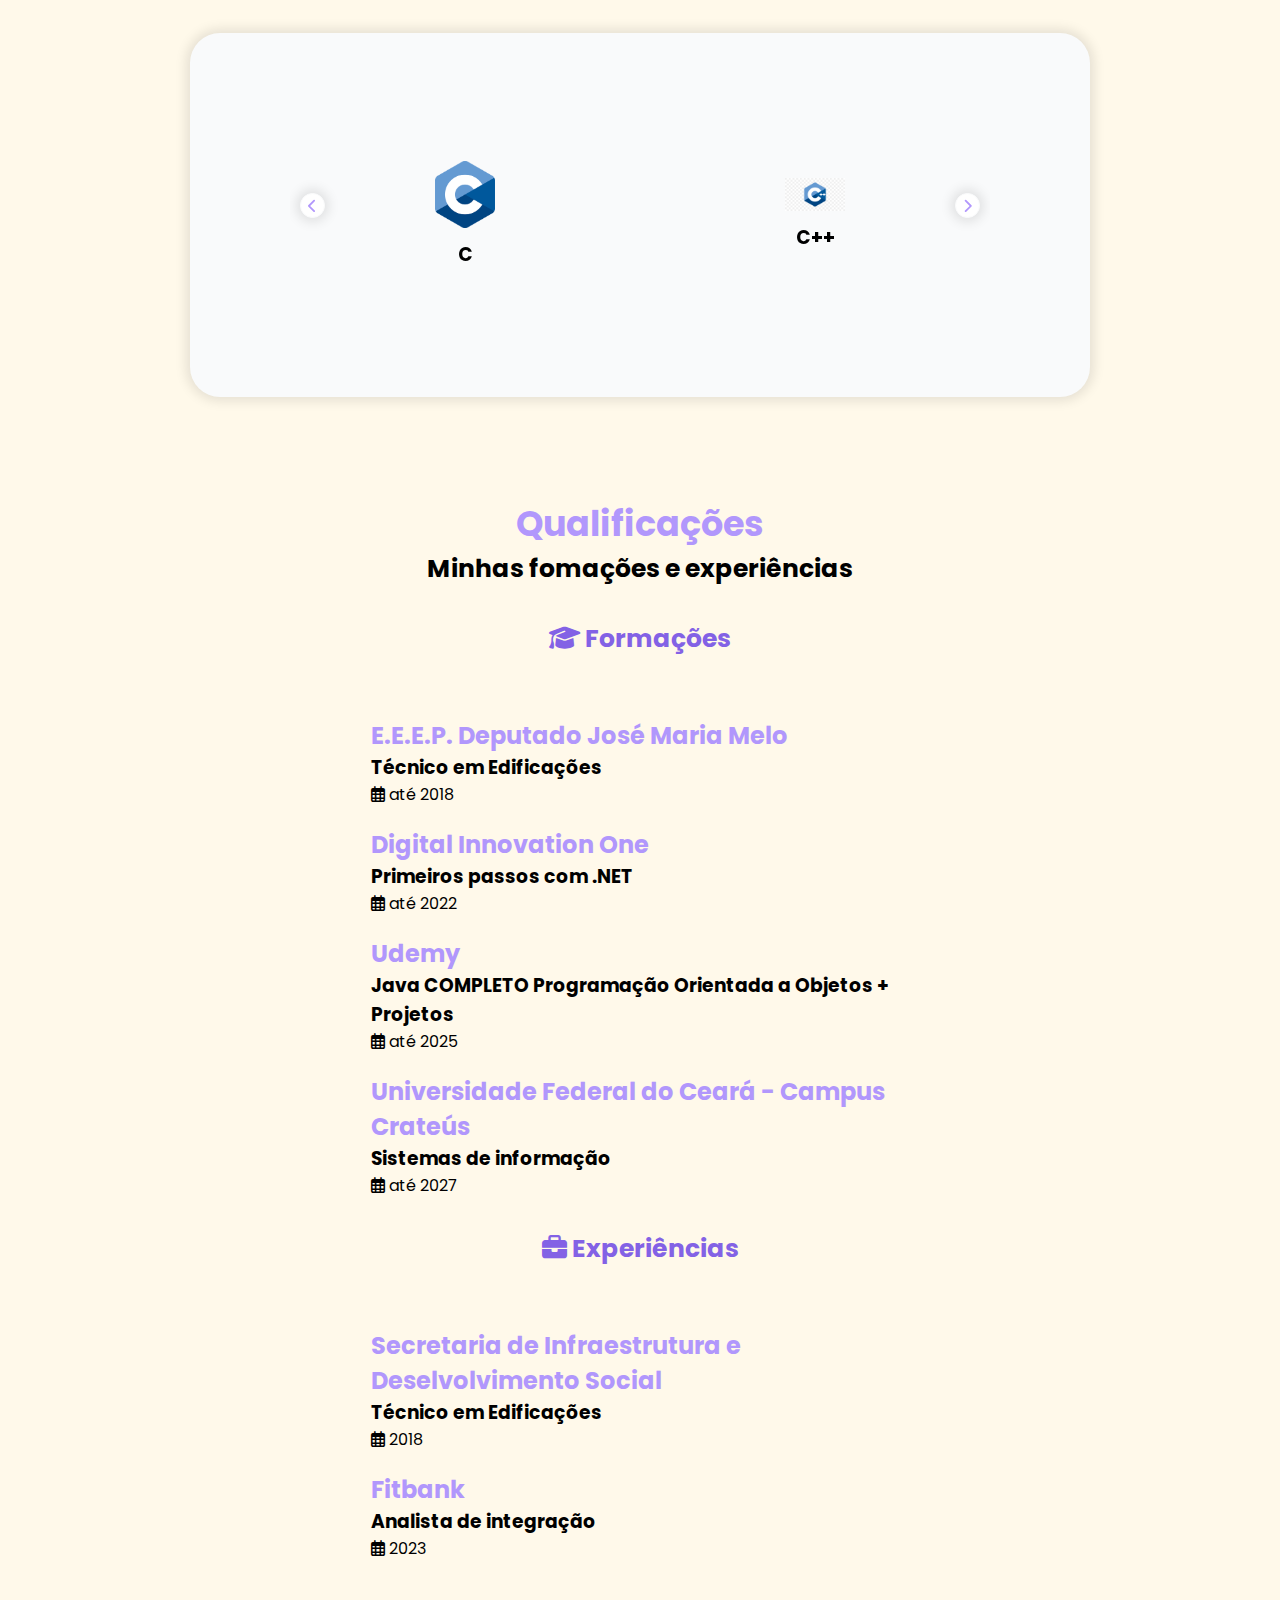
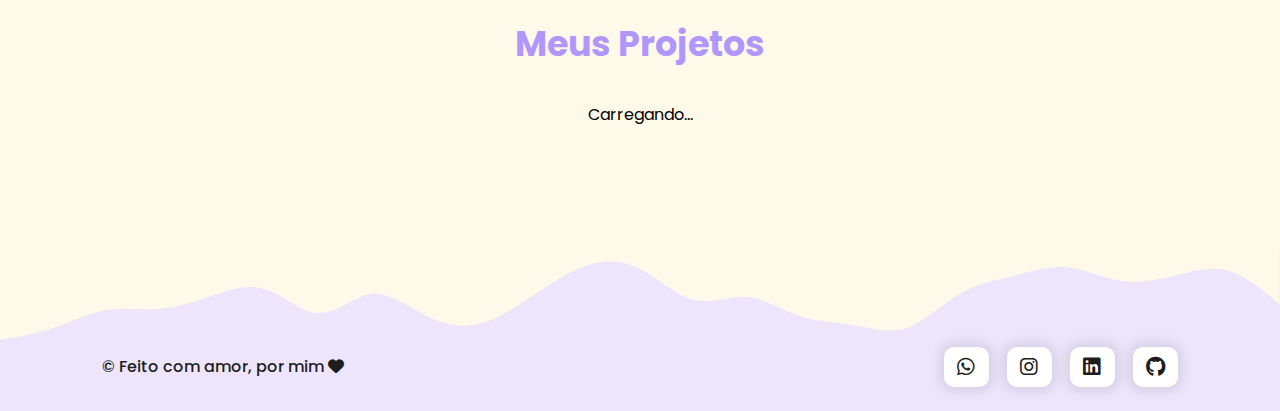
==== commit 604cccf9: "Update index.html" ====
--- a/index.html
+++ b/index.html
@@ -61,15 +61,16 @@
                     <a href="#curriculo">Curriculo</a>
                 </li>
                 <li class="nav-item">
-                    <a href="#portifolio">Portifólio</a>
-                </li>
-                <li class="nav-item">
-                    <a href="#contato">Contato</a>
+                    <a href="#projects">Portifólio</a>
+                </li>
+                <li class="nav-item">
+                    <a href="#contacts">Contato</a>
                 </li>
             </ul>
 
             <button class="btn-default">
-                Fale comigo!
+                <a href="#contacts">Fale comigo!</a>
+                
             </button>
 
         </div>
@@ -90,22 +91,22 @@
                 </p>
 
                 <div id="cta_buttons">
-                    <a href="#contacts" class="btn-default">
+                    <a href="#sobre" class="btn-default">
                         Saber mais
                     </a>
 
                 </div>
                 <div class="social_media_buttons">
-                    <a href="">
+                    <a href="https://wa.me/+5588996656444">
                         <i class="fa-brands fa-whatsapp"></i>
                     </a>
-                    <a href="">
+                    <a href="https://www.instagram.com/jaza.soares/" title="instagram" target="_blank">
                         <i class="fa-brands fa-instagram"></i>
                     </a>
-                    <a href="">
+                    <a href="https://www.linkedin.com/in/jaza-soares/" title="linkedin" target="_blank">
                         <i class="fa-brands fa-linkedin"></i>
                     </a>
-                    <a href="">
+                    <a href="https://www.linkedin.com/in/jaza-soares/" title="github" target="_blank">
                         <i class="fa-brands fa-github"></i>
                     </a>
                 </div>
@@ -321,7 +322,7 @@
                 <i class="fa-solid fa-heart"></i>
             </span>
             <div class="social_media_buttons">
-                <a href="">
+                <a href="https://wa.me/+5588996656444">
                     <i class="fa-brands fa-whatsapp"></i>
                 </a>
                 <a href="https://www.instagram.com/jaza.soares/" title="instagram" target="_blank">
@@ -337,9 +338,10 @@
         </div>
 
     </footer>
+
     <script src="https://cdn.jsdelivr.net/npm/swiper@11/swiper-bundle.min.js"></script>
     <script src="script.js"></script>
     <script src="repositorioGit.js"></script>
 </body>
 
-</html>+</html>
--- a/styles/curriculo.css
+++ b/styles/curriculo.css
@@ -38,7 +38,6 @@
 .swiper {
     width: 700px;
     height: 300px;
-    
 }
 
 .swiper-slide{
@@ -47,6 +46,7 @@
     flex-direction: column;
     gap: 18px;
     justify-content: center;  
+    align-items: center;
 }
 
 .swiper-button-prev,
@@ -93,9 +93,15 @@
     }
 
     .swiper {
-        width: 300px;
-        height: 329px;
-
+        width: 200px;
+        height: 150px;
     }
 
-}+    .swiper-slide{
+        text-align: center;
+        display: flex;
+        width: 100%;
+        align-items: center;
+    }
+
+}
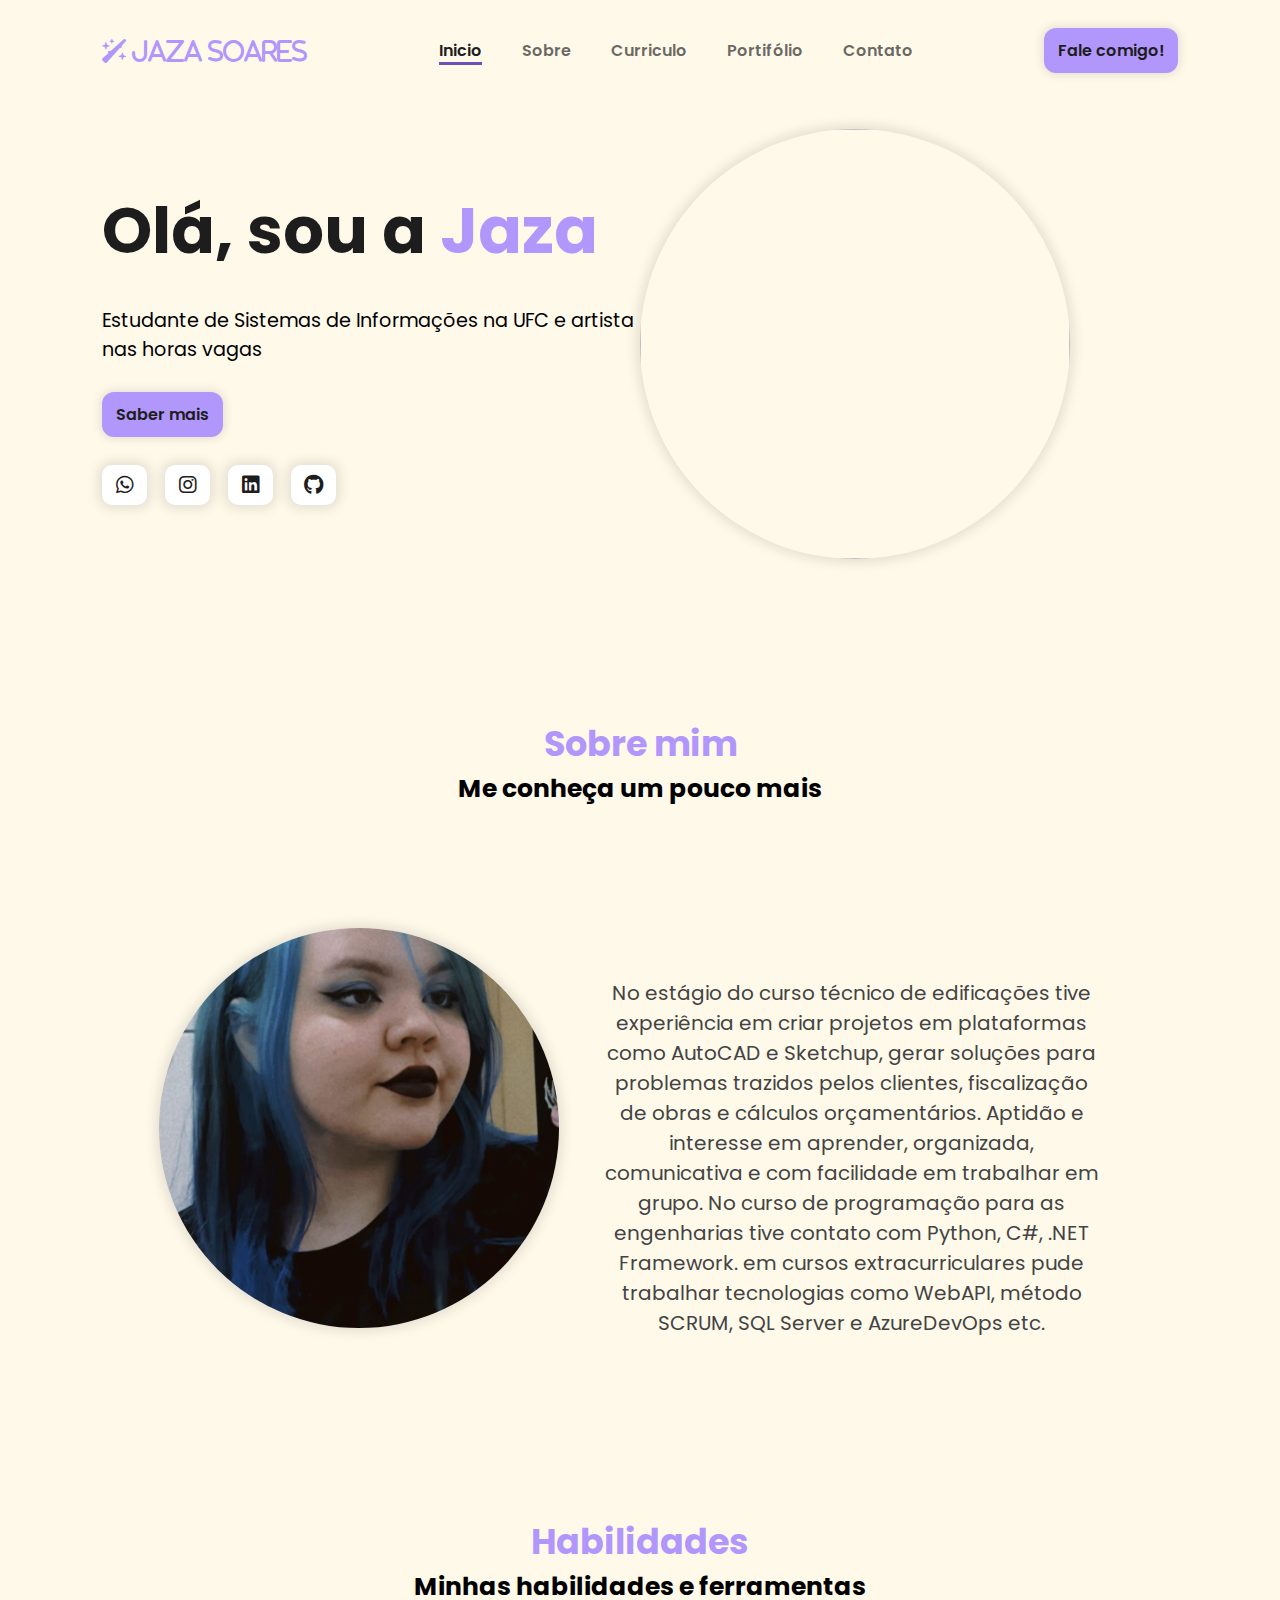
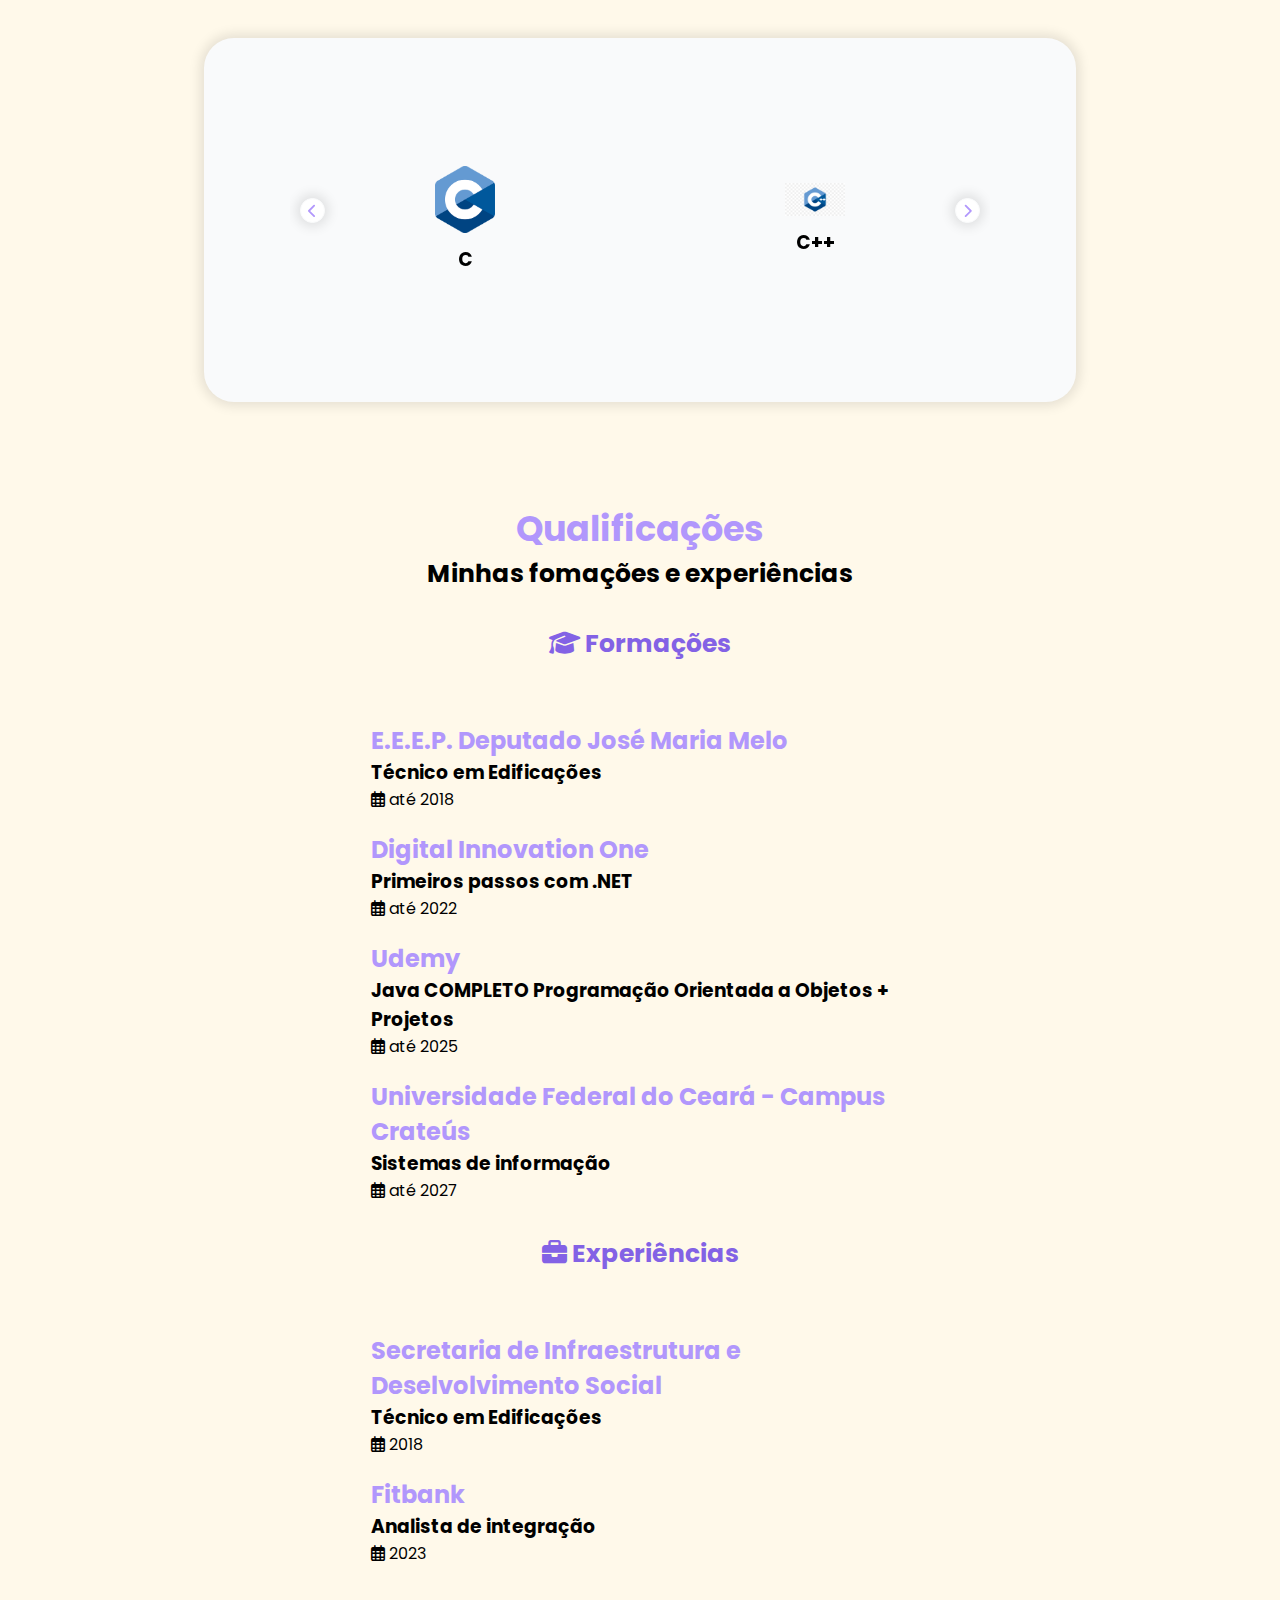
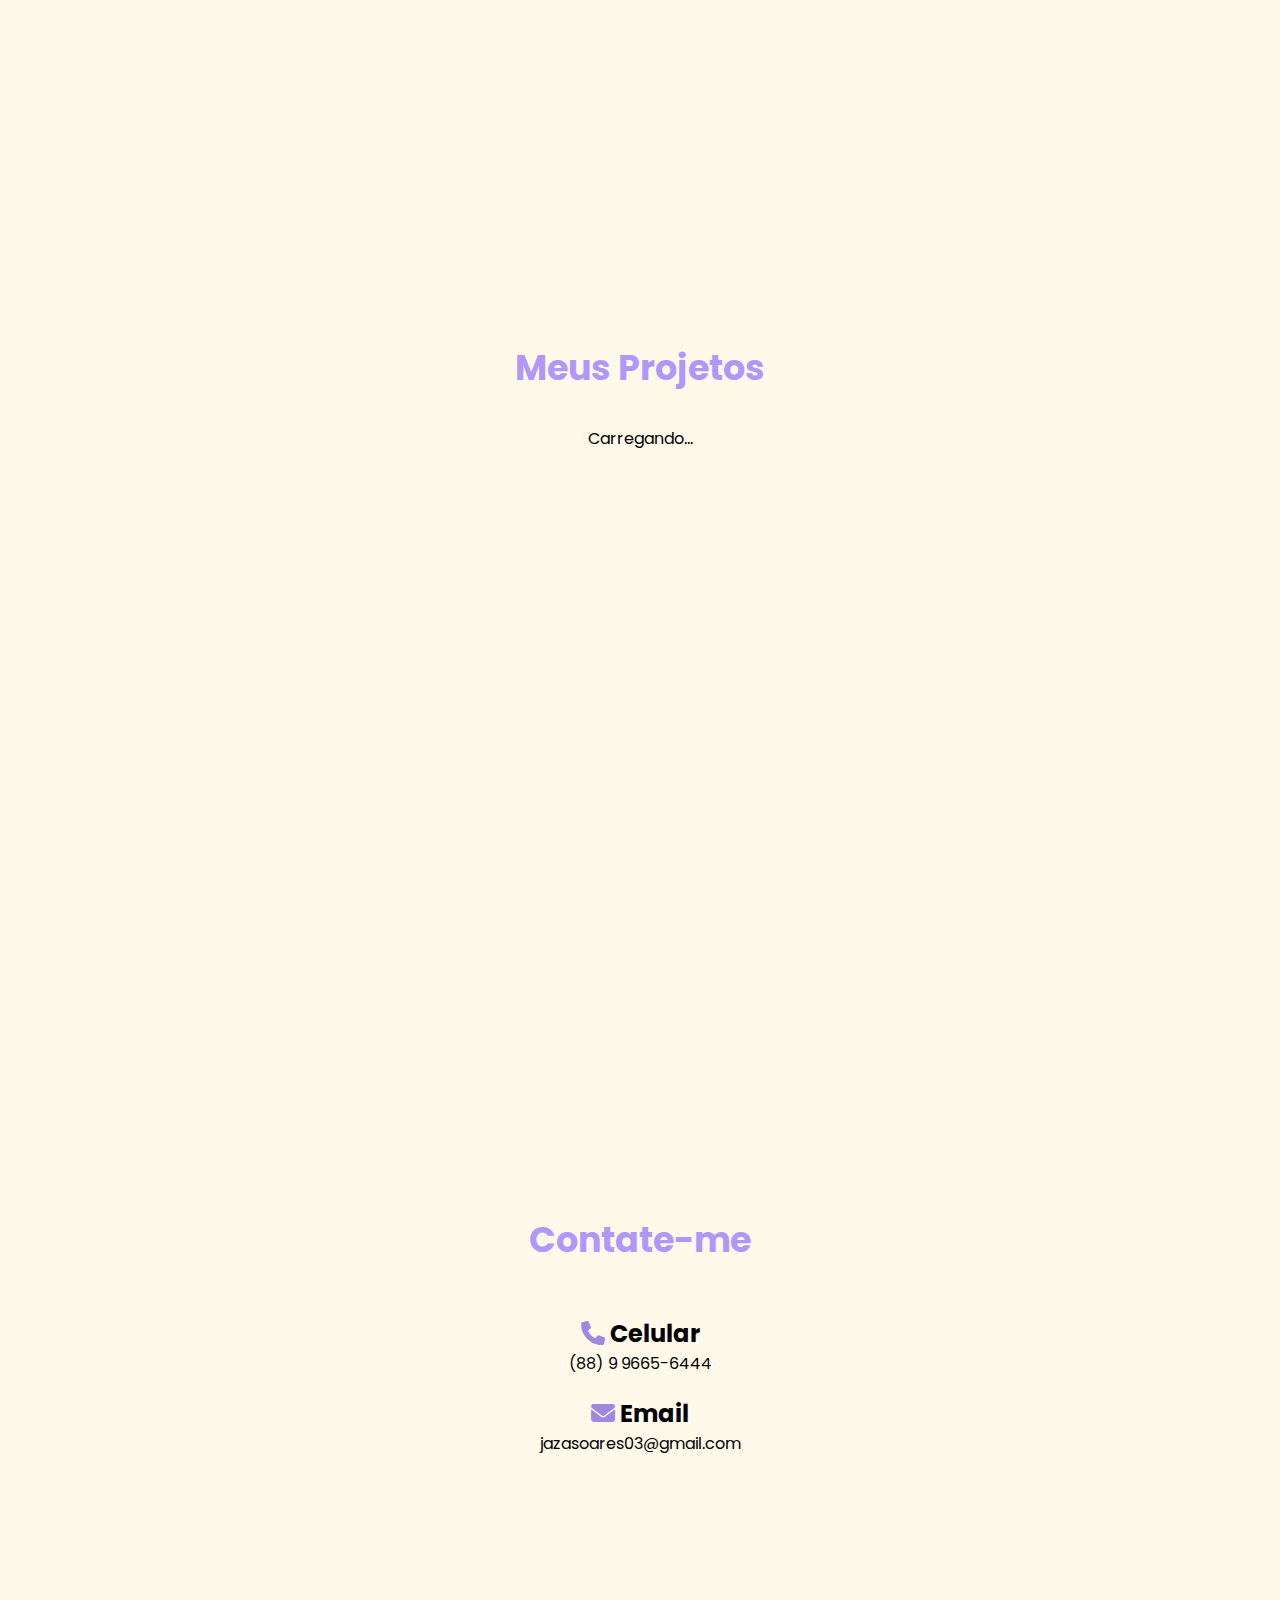
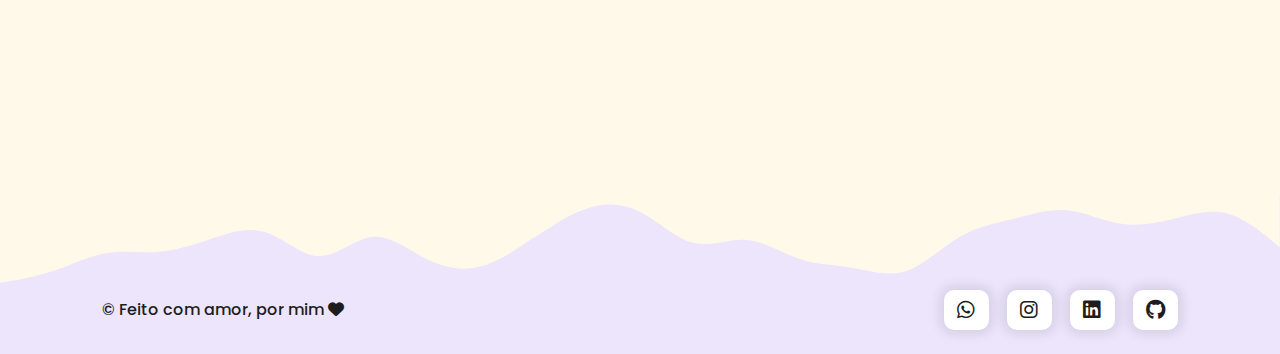
==== commit 1fa7142e: "Adicionei contatos" ====
--- a/index.html
+++ b/index.html
@@ -13,6 +13,7 @@
     <link rel="stylesheet" href="styles/qualificações.css">
     <link rel="stylesheet" href="styles/projects.css">
     <link rel="stylesheet" href="styles/footer.css">
+    <link rel="stylesheet" href="styles/contacts.css">
     <script src="https://cdnjs.cloudflare.com/ajax/libs/jquery/3.7.1/jquery.min.js" integrity="sha512-v2CJ7UaYy4JwqLDIrZUI/4hqeoQieOmAZNXBeQyjo21dadnwR+8ZaIJVT8EE2iyI61OV8e6M8PP2/4hpQINQ/g==" crossorigin="anonymous" referrerpolicy="no-referrer"></script>
     
     <title>Jaza Soares | Full-Stack Developer</title>
@@ -41,9 +42,10 @@
                 
             </ul>
 
-            <button class="btn-default">
-                Fale comigo!
-            </button>
+            <div id="cta_buttons">
+                <a href="#contacts" class="btn-default">
+                    Fale comigo!
+                </a>
 
             <button id="mobile_btn">
                 <i class="fa-solid fa-bars"></i>
@@ -310,6 +312,24 @@
                 <p id="loading">Carregando...</p>
                 <div id="list-projects"></div>
         </section>
+
+        <section id="contacts">
+            <h2 class="section-title">Contate-me</h2>
+
+            <div id="contact">
+                <div id="contact-type">
+                    <h2 class="contact-type-name"><i class="fa-solid fa-phone" style="color: #9f88e0;"></i> Celular</h2>
+                    <p class="contact-description">(88) 9 9665-6444</p>
+                </div>
+                <div id="contact-type">
+                    <h2 class="contact-type-name"><i class="fa-solid fa-envelope" style="color: #9f88e0;"></i> Email</h2>
+                    <p class="contact-description">jazasoares03@gmail.com</p>
+                </div>
+                
+            </div>
+
+           
+        </section>
         
     </main>
 
@@ -344,4 +364,4 @@
     <script src="repositorioGit.js"></script>
 </body>
 
-</html>
+</html>--- a/styles/header.css
+++ b/styles/header.css
@@ -33,7 +33,7 @@
 
 .nav-item.active a{
     color: #1d1d1d;
-    border-bottom: #6b52b8;
+    border-bottom: 3px solid #6b52b8;
 }
 
 #mobile_btn{
@@ -42,6 +42,11 @@
 
 #mobile_menu{
     display: none;
+}
+
+.btn-default{
+    text-decoration: none;
+    display: flex;
 }
 
 @media screen and (max-width: 1170px){
--- a/styles/sobre.css
+++ b/styles/sobre.css
@@ -32,8 +32,7 @@
     gap: 18px;
     width: 50%;
     padding: 20px;
-    background-color: #ffffff;
-    box-shadow: 0px 0px 12px 4px rgba(0, 0, 0, 0.1);
+ 
     position: relative;
     border-radius: 30px;
 }
--- a/styles/curriculo.css
+++ b/styles/curriculo.css
@@ -7,7 +7,6 @@
 }
 
 #skills{
-    min-width: 100vh;
     background-color: #f9fafb;
     display: flex;
     align-items: center;
@@ -76,7 +75,7 @@
 
 
 
-@media screen and (max-width: 1170px){
+@media screen and (max-width: 600px){
     #skills{
         flex-wrap:wrap;
         justify-content: center; 
@@ -104,4 +103,4 @@
         align-items: center;
     }
 
-}
+}--- a/styles/projects.css
+++ b/styles/projects.css
@@ -4,6 +4,7 @@
     align-items: center;
     justify-content: center;
     gap: 2rem;
+    min-height: 100vh;
 }
 
 #list-projects{
--- a/styles/contacts.css
+++ b/styles/contacts.css
@@ -0,0 +1,30 @@
+#contacts{
+    display: flex;
+    flex-direction: column;
+    align-items: center;
+    justify-content: center;
+    min-height: 100vh;
+}
+
+#contact{
+    
+    width: 100%;
+    justify-content: center;
+    gap: 24px;
+    margin-top: 50px;
+}
+
+#contact-type{
+    display: flex;
+    flex-direction: column;
+    align-items: center;
+    margin-bottom: 20px;
+}
+
+#contact-type .contact-description{
+    
+    align-items: center;
+}
+
+
+
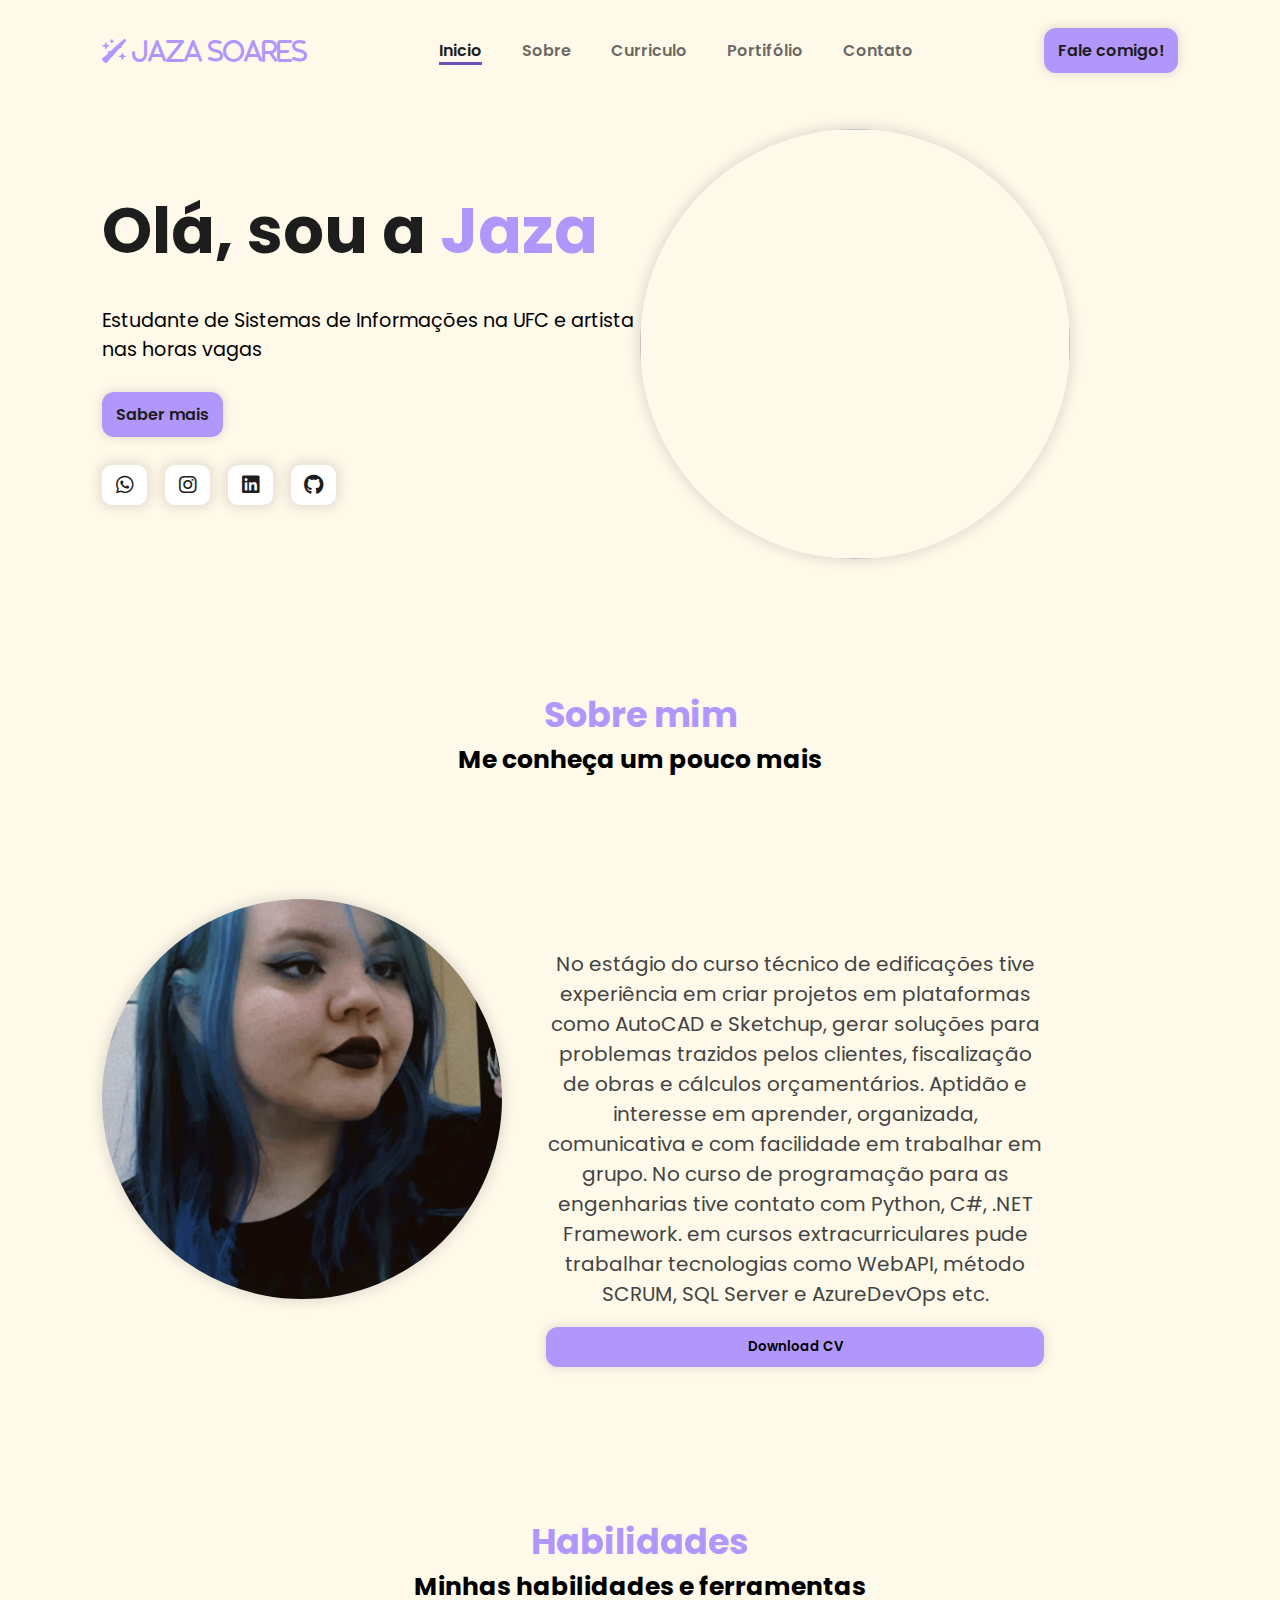
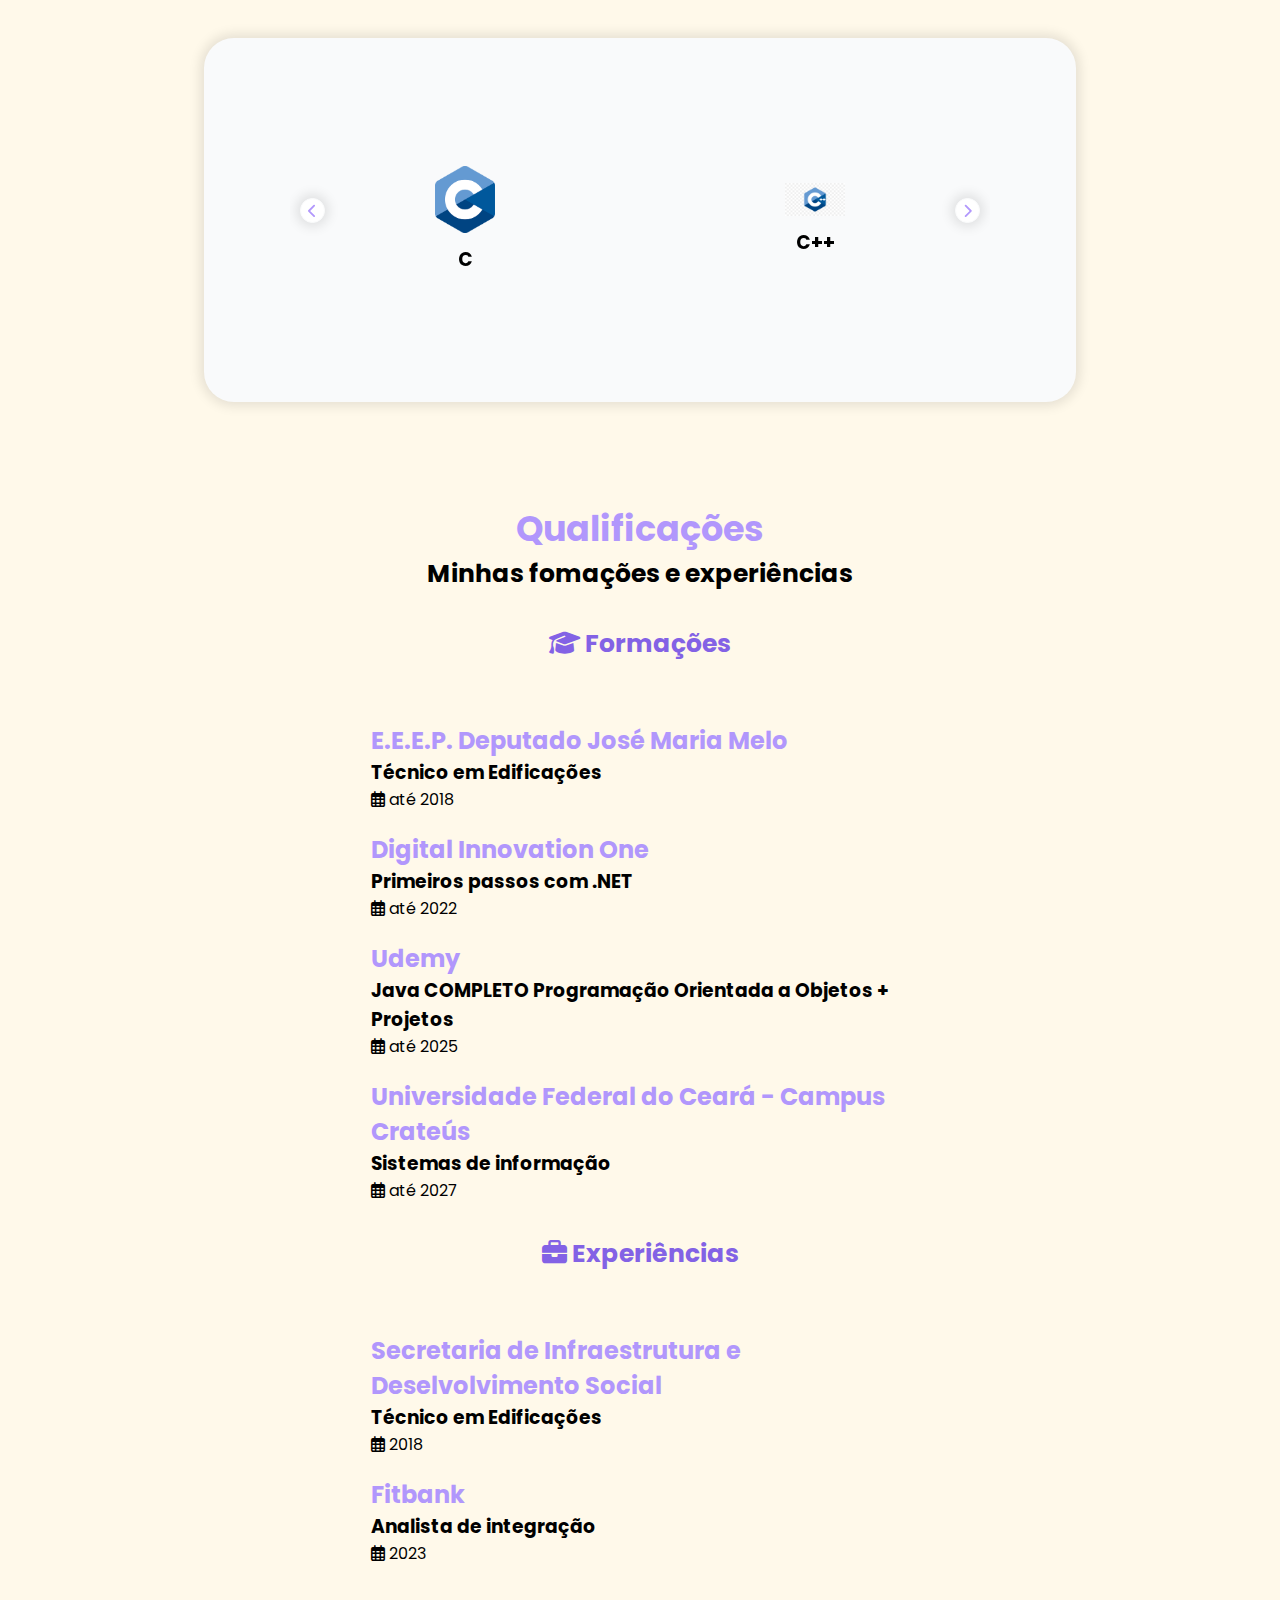
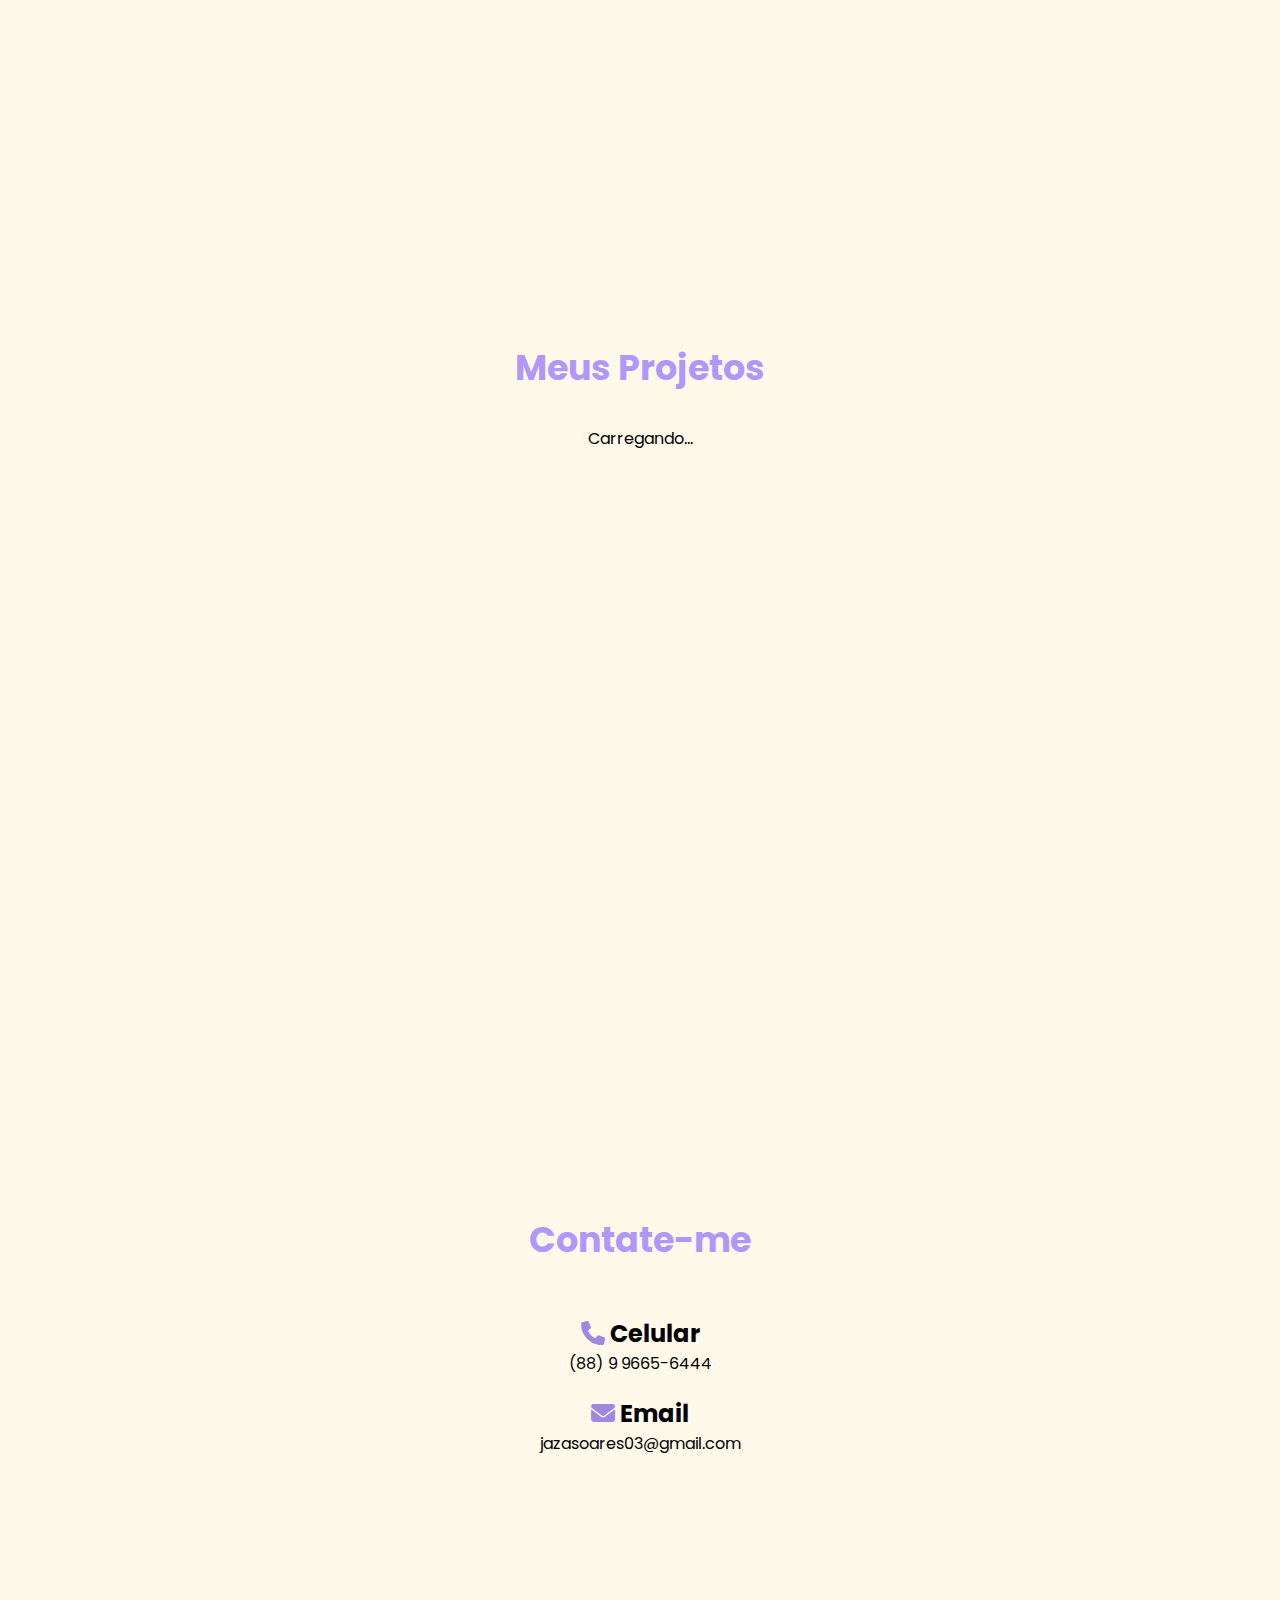
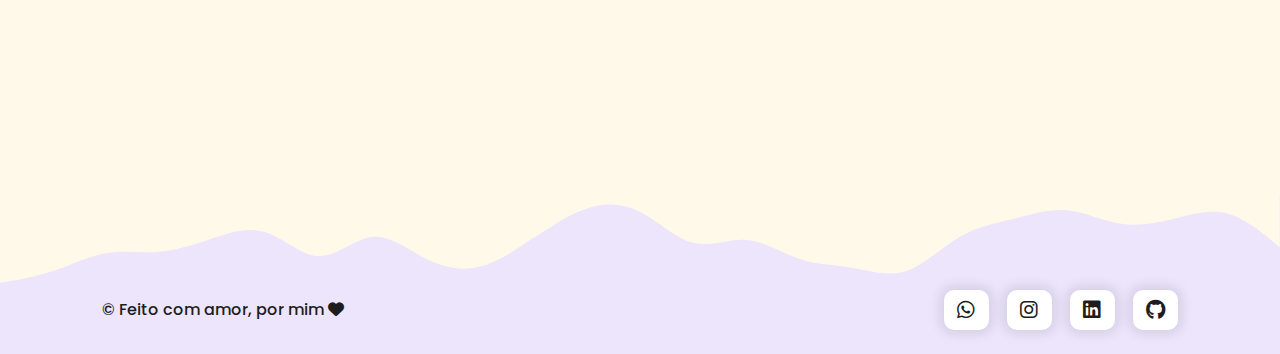
==== commit a75d13f3: "acrescentei animações" ====
--- a/index.html
+++ b/index.html
@@ -16,6 +16,8 @@
     <link rel="stylesheet" href="styles/contacts.css">
     <script src="https://cdnjs.cloudflare.com/ajax/libs/jquery/3.7.1/jquery.min.js" integrity="sha512-v2CJ7UaYy4JwqLDIrZUI/4hqeoQieOmAZNXBeQyjo21dadnwR+8ZaIJVT8EE2iyI61OV8e6M8PP2/4hpQINQ/g==" crossorigin="anonymous" referrerpolicy="no-referrer"></script>
     
+    <script src="https://unpkg.com/scrollreveal"></script>
+
     <title>Jaza Soares | Full-Stack Developer</title>
 </head>
 
@@ -80,8 +82,6 @@
 
     <main id = "content">
         <section id="home">
-            
-
             <div id="cta">
                 <h1 class="title">
                     Olá, sou a 
@@ -125,8 +125,13 @@
             <h3 class="section-subtitle"> Me conheça um pouco mais</h3>
            
             <div id="sobre-mim">
-                <img class="banner2" src="images/fb5b28eb-c015-43cf-954b-85149985ef6a.jpg" class="eu" width="400" height="400">
-                <p id="description">No estágio do curso técnico de edificações tive experiência em criar projetos em plataformas como AutoCAD e Sketchup, gerar soluções para problemas trazidos pelos clientes, fiscalização de obras e cálculos orçamentários. Aptidão e interesse em aprender, organizada, comunicativa e com facilidade em trabalhar em grupo. No curso de programação para as engenharias tive contato com Python, C#, .NET Framework. em cursos extracurriculares pude trabalhar tecnologias como WebAPI, método SCRUM, SQL Server e AzureDevOps etc.</p>
+                <div class="sobre-m">
+                    <img class="banner2" src="images/fb5b28eb-c015-43cf-954b-85149985ef6a.jpg" class="eu" width="400" height="400">
+                     <div id="description">
+                        <p >No estágio do curso técnico de edificações tive experiência em criar projetos em plataformas como AutoCAD e Sketchup, gerar soluções para problemas trazidos pelos clientes, fiscalização de obras e cálculos orçamentários. Aptidão e interesse em aprender, organizada, comunicativa e com facilidade em trabalhar em grupo. No curso de programação para as engenharias tive contato com Python, C#, .NET Framework. em cursos extracurriculares pude trabalhar tecnologias como WebAPI, método SCRUM, SQL Server e AzureDevOps etc.</p>
+                        <button id="curriculo-button" class="btn-default"> Download CV</button>
+                    </div>
+                </div>
             </div>
 
         </section>
--- a/styles/style.css
+++ b/styles/style.css
@@ -1,10 +1,18 @@
 @import url('https://fonts.googleapis.com/css2?family=Merriweather:ital,wght@0,300;0,400;0,700;0,900;1,300;1,400;1,700;1,900&family=Poppins:ital,wght@0,100;0,200;0,300;0,400;0,500;0,600;0,700;0,800;0,900;1,100;1,200;1,300;1,400;1,500;1,600;1,700;1,800;1,900&family=Sour+Gummy:ital,wght@0,100..900;1,100..900&display=swap');
+@import url('header.css');
+@import url('home.css');
+
+
 
 *{
     font-family: 'Poppins', sans-serif;
     margin: 0;
     padding: 0;
     box-sizing: border-box;   
+}
+
+html{
+    scroll-behavior: smooth;
 }
 
 body{
--- a/styles/sobre.css
+++ b/styles/sobre.css
@@ -23,7 +23,13 @@
     border-radius: 200px;
 }
 
+#sobre-mim .sobre-m{
+    display: flex;
+    gap: 24px;
+}
+
 #description{
+    flex-direction: column;
     color: #434343;
     text-align: center;
     font-size: 1.25rem;
@@ -32,10 +38,10 @@
     gap: 18px;
     width: 50%;
     padding: 20px;
- 
     position: relative;
-    border-radius: 30px;
 }
+
+
 
 @media screen and (max-width: 1170px){
     #sobre-mim .banner2{
--- a/styles/curriculo.css
+++ b/styles/curriculo.css
@@ -73,8 +73,6 @@
     font-size: 14px;
 }
 
-
-
 @media screen and (max-width: 600px){
     #skills{
         flex-wrap:wrap;
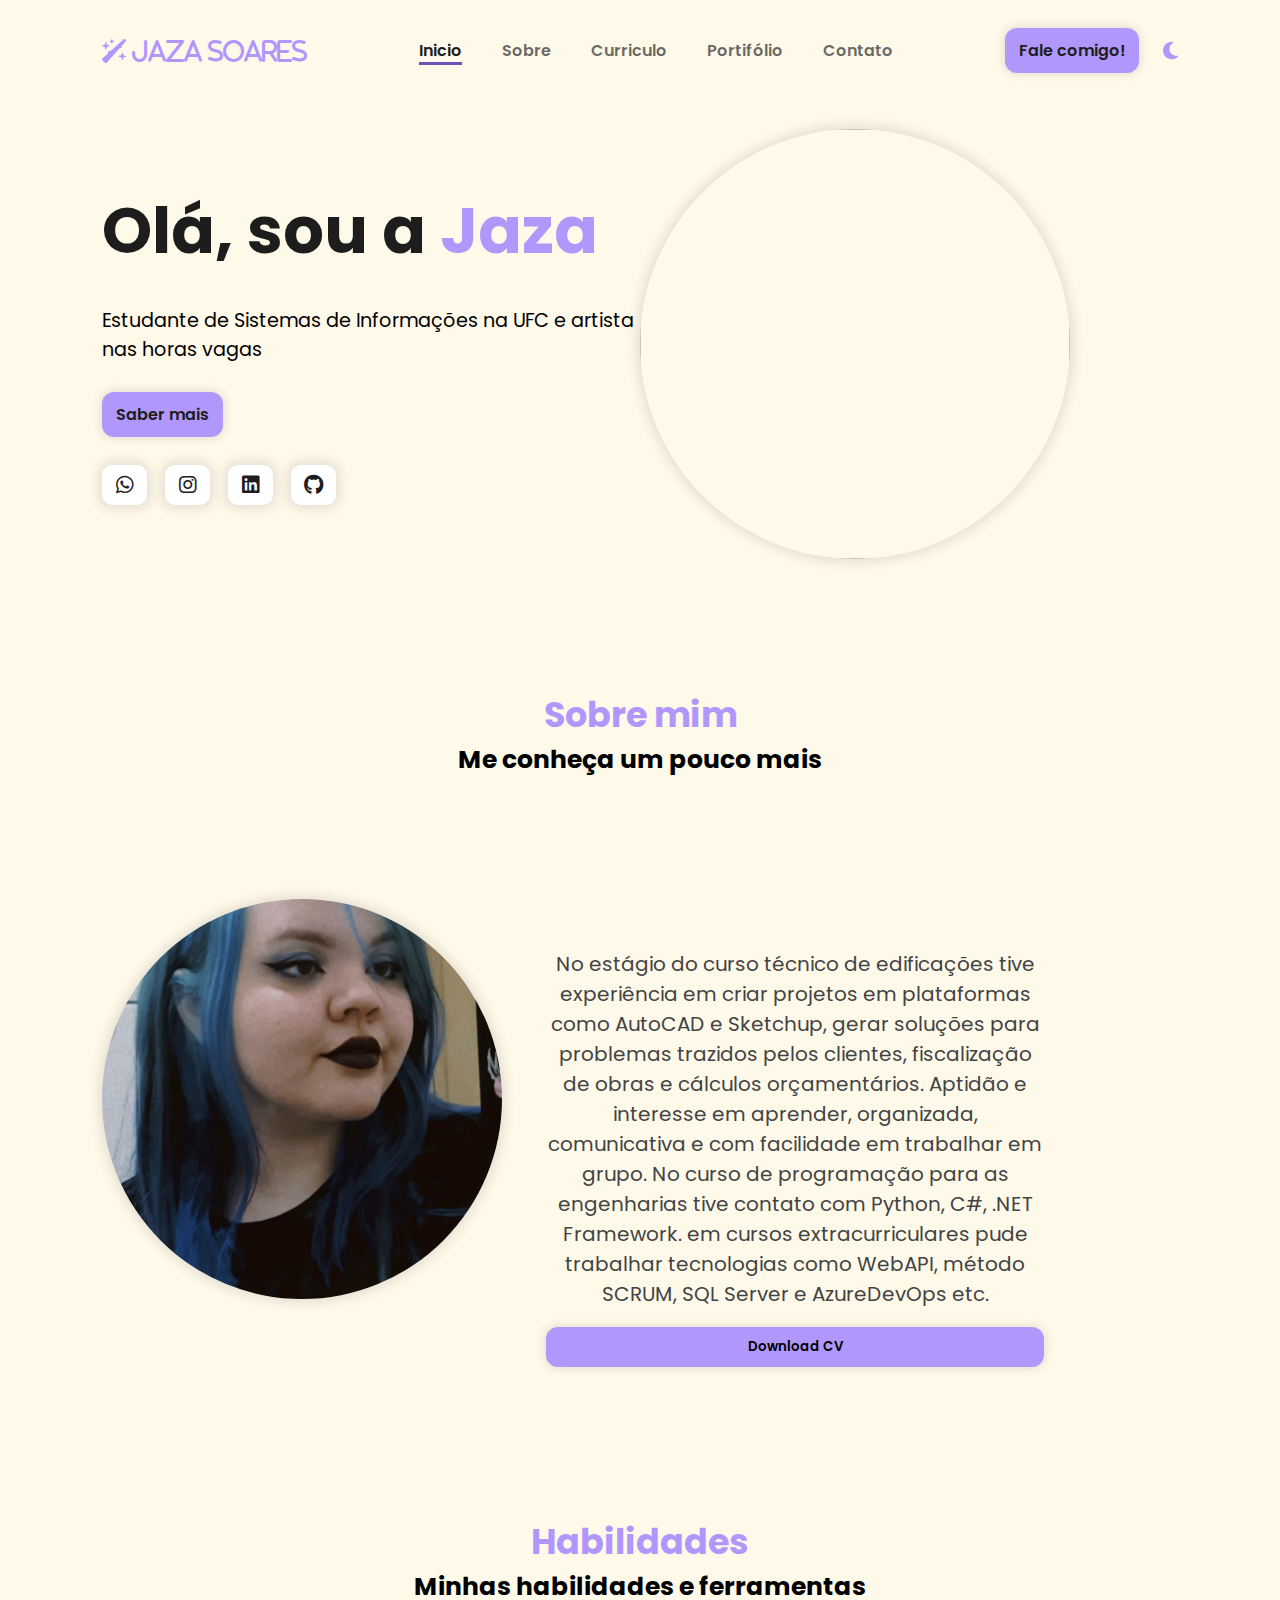
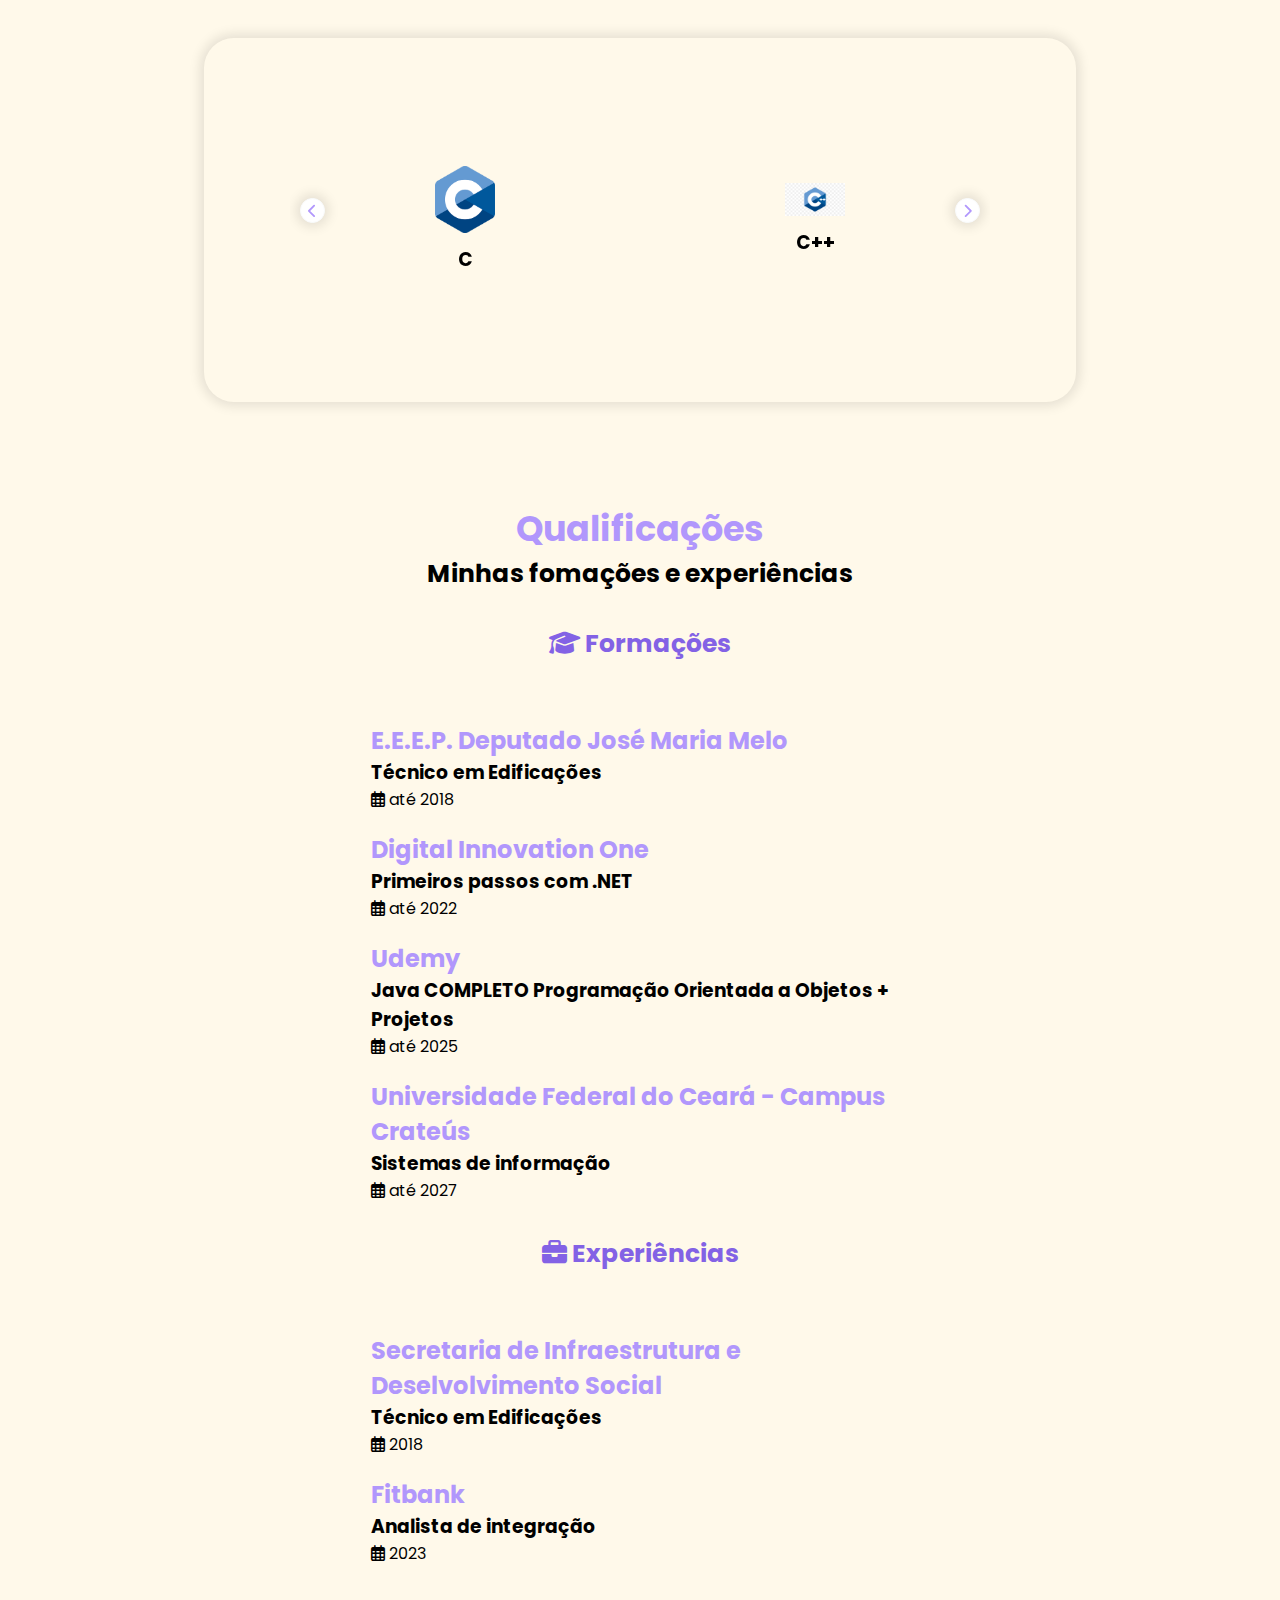
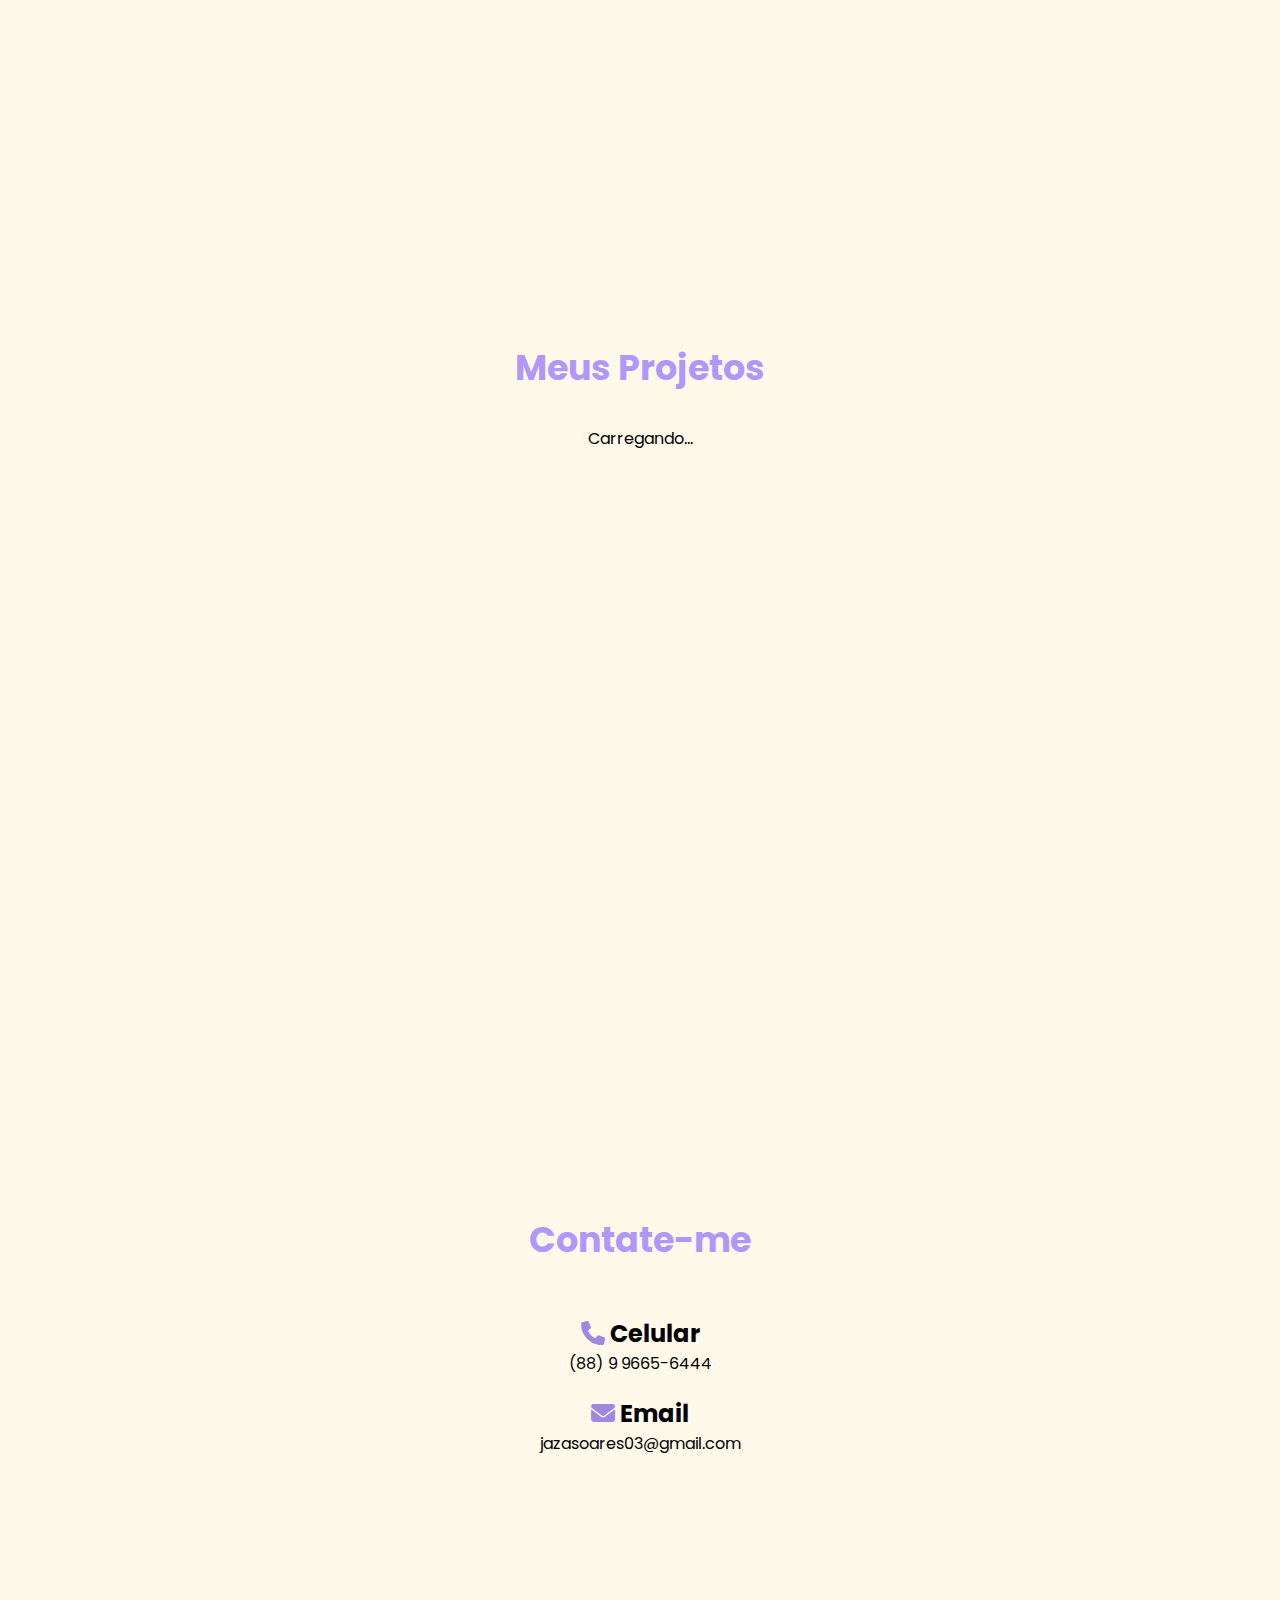
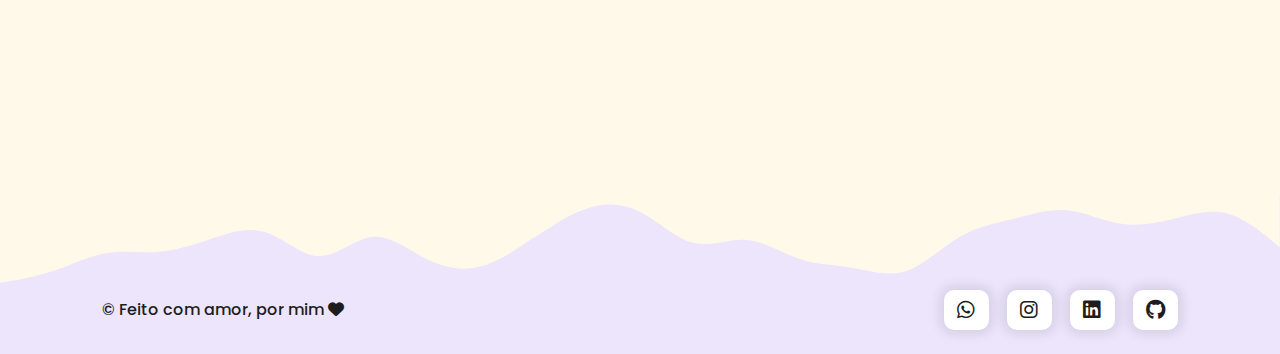
==== commit 1dbbd766: "Add files via upload" ====
--- a/index.html
+++ b/index.html
@@ -21,10 +21,10 @@
     <title>Jaza Soares | Full-Stack Developer</title>
 </head>
 
-<body>
-    <header>
+<body id="all">
+    <header id="navbars">
         <nav id = "navbar">
-            <i class="fa-solid fa-wand-sparkles" id="nav_logo"style="color: #B197FC;"> Jaza Soares</i>
+            <i class="fa-solid fa-wand-sparkles" id="nav_logo" style="color: #B197FC;"> Jaza Soares</i>
             <ul id="nav_lista">
                 <li class="nav-item active">
                     <a href="#home">Inicio</a>
@@ -48,11 +48,14 @@
                 <a href="#contacts" class="btn-default">
                     Fale comigo!
                 </a>
+                <i id="mode-icon" class="fa-solid fa-moon"></i>
+            </div>
 
             <button id="mobile_btn">
                 <i class="fa-solid fa-bars"></i>
             </button>
         </nav>
+
         <div id="mobile_menu">
             <ul id="mobile_nav_lista">
                 <li class="nav-item active">
@@ -72,8 +75,14 @@
                 </li>
             </ul>
 
-            <button class="btn-default">
-                <a href="#contacts">Fale comigo!</a>
+            <div id="cta_buttons">
+                <a href="#contacts" class="btn-default">
+                    Fale comigo!
+                </a>
+            </div>
+
+            
+                
                 
             </button>
 
@@ -339,7 +348,8 @@
     </main>
 
     <footer>
-        <img src="images/wave.svg">
+        <img id="ligth-wave" src="images/wave.svg">
+        <img id="dark-wave" src="images/wave (1).svg">
 
         <div id="footer_items">
             <span id="copyrigth">
--- a/styles/style.css
+++ b/styles/style.css
@@ -82,3 +82,10 @@
     font-size: 1.563rem;
     margin-top: 32px;
 }
+
+
+.dark#all{
+    background-color: #1d1d1d;
+    color: #fff9ea;
+}
+
--- a/styles/header.css
+++ b/styles/header.css
@@ -49,6 +49,15 @@
     display: flex;
 }
 
+#mode-icon{
+    display: flex;
+    align-items: center;
+    color: #B197FC;
+    cursor: pointer;
+    font-size: 20px;
+}
+
+
 @media screen and (max-width: 1170px){
     #nav_lista,
     #navbar .btn-default{
@@ -81,4 +90,26 @@
         list-style: none;
         text-align: center;
     }
-}+
+    
+    
+    .dark#mobile_nav_lista .nav-item a{
+        color: #fff9ea;
+    }
+
+
+
+}
+
+.dark#navbars{
+    background-color: #1d1d1d;
+    
+}
+
+.dark#nav_lista .nav-item a{
+    color: #fff9ea;
+}
+
+.dark#mobile_btn{
+    color: #B197FC;
+}
--- a/styles/home.css
+++ b/styles/home.css
@@ -15,6 +15,10 @@
 #cta .title{
     font-size: 4rem;
     color: #1d1d1d
+}
+
+.dark#cta .title{
+    color: #fff9ea;
 }
 
 #cta .title span{
--- a/styles/sobre.css
+++ b/styles/sobre.css
@@ -57,5 +57,7 @@
 
 }
 
+.dark#description{
+    color: #fff9ea;
+}
 
-
--- a/styles/curriculo.css
+++ b/styles/curriculo.css
@@ -7,7 +7,7 @@
 }
 
 #skills{
-    background-color: #f9fafb;
+   
     display: flex;
     align-items: center;
     justify-content: center;
@@ -73,7 +73,7 @@
     font-size: 14px;
 }
 
-@media screen and (max-width: 600px){
+@media screen and (max-width: 800px){
     #skills{
         flex-wrap:wrap;
         justify-content: center; 
--- a/styles/projects.css
+++ b/styles/projects.css
@@ -26,4 +26,12 @@
     transition: .4s;
     cursor: pointer;
 
+}
+
+.dark#list-projects a{
+    color: #fff9ea;
+}
+
+.dark#list-projects a:hover{
+    color: #B197FC;
 }--- a/styles/footer.css
+++ b/styles/footer.css
@@ -14,10 +14,22 @@
     font-weight: 500;
 }
 
+#dark-wave{
+    display: none;
+}
+
 
 @media screen and (max-width: 600px){
     #footer_items{
         flex-direction: column;
         gap: 20px;
     }
+}
+
+.dark#dark-wave{
+    display: flex;
+}
+
+.dark#ligth-wave{
+    display: none;
 }